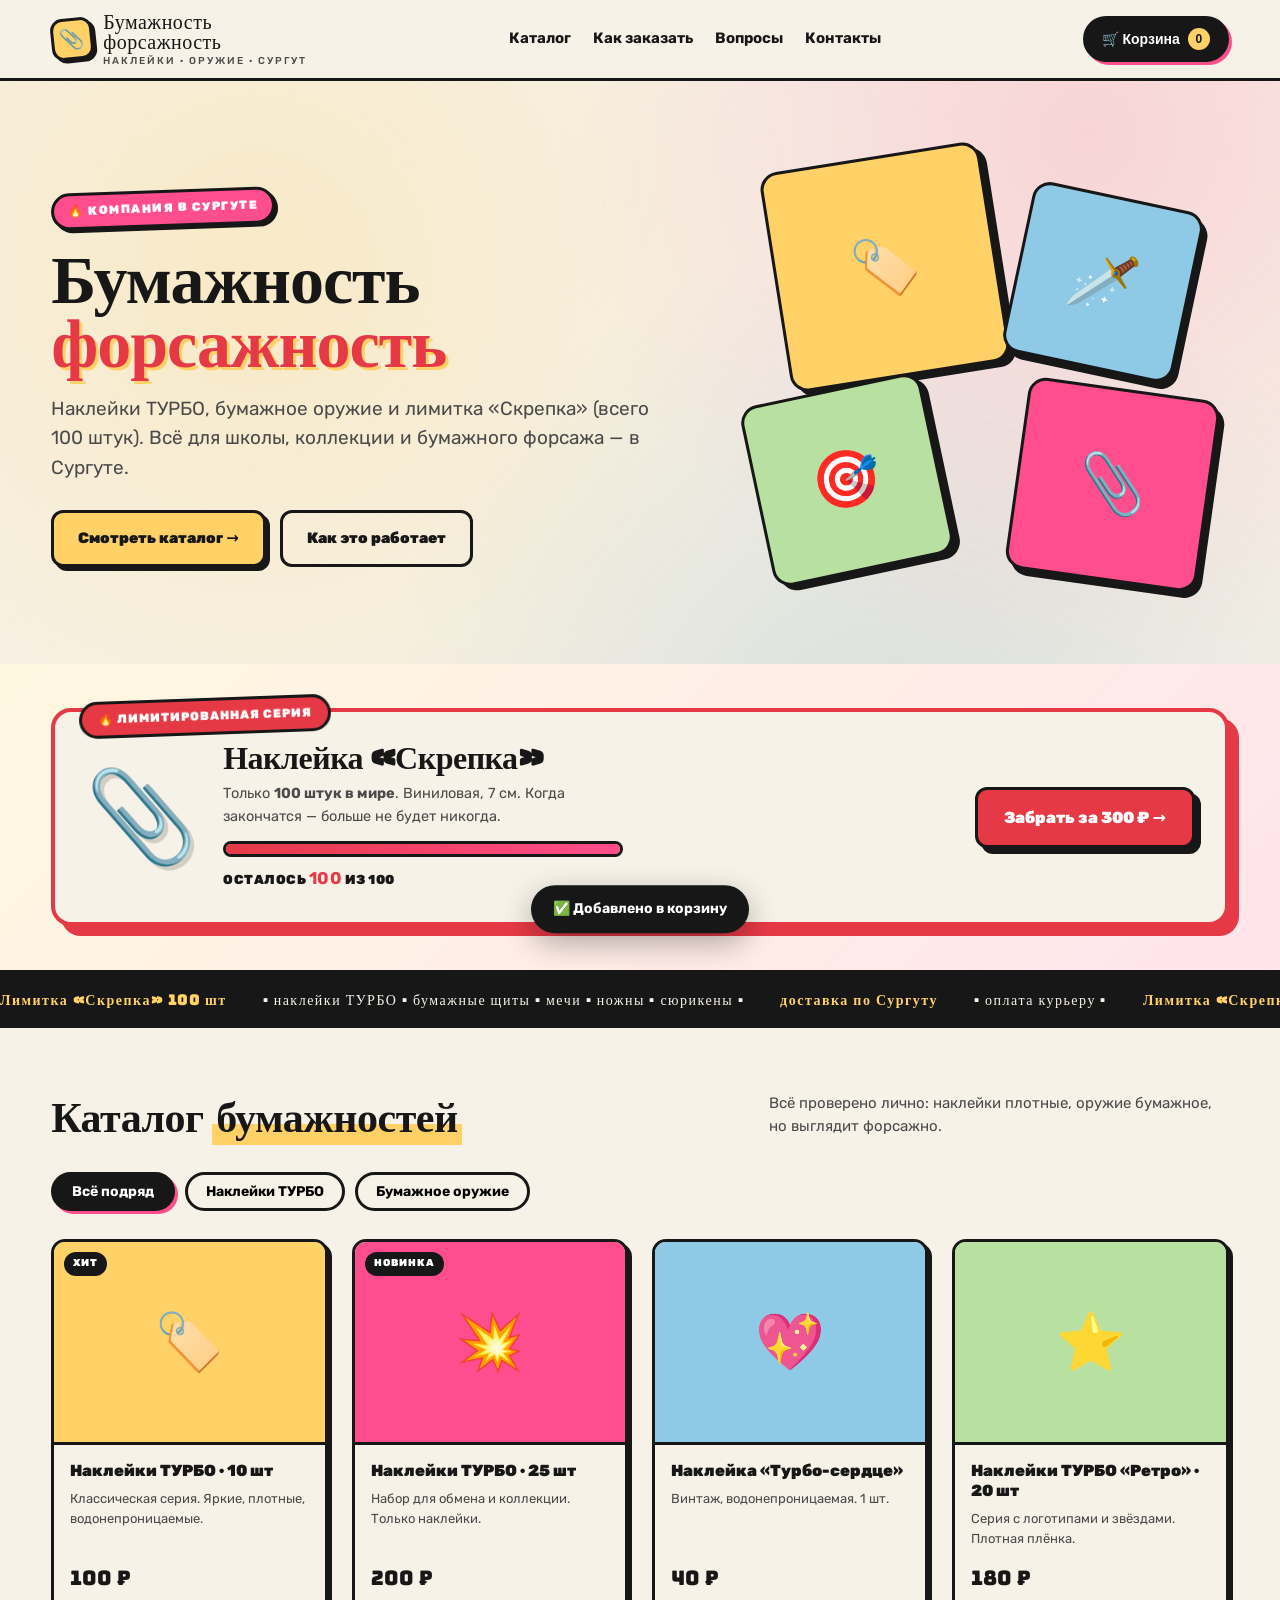
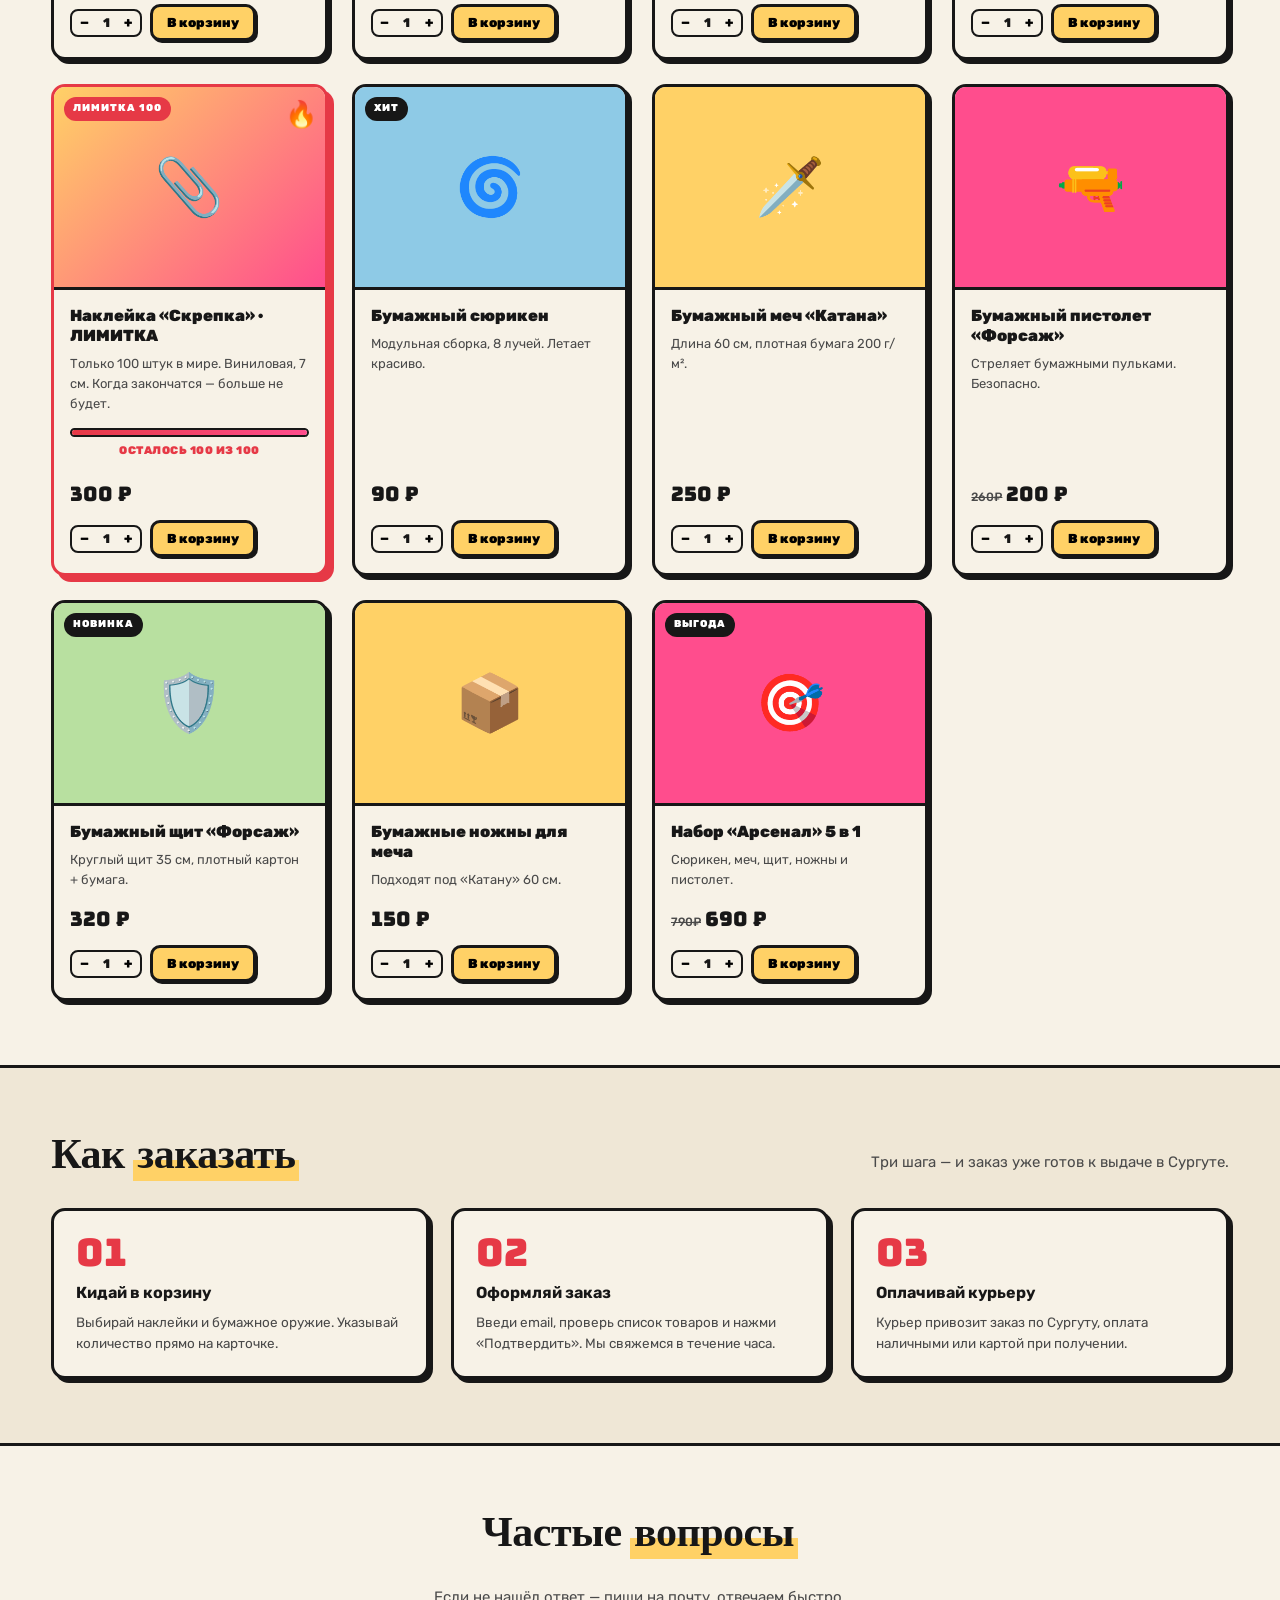
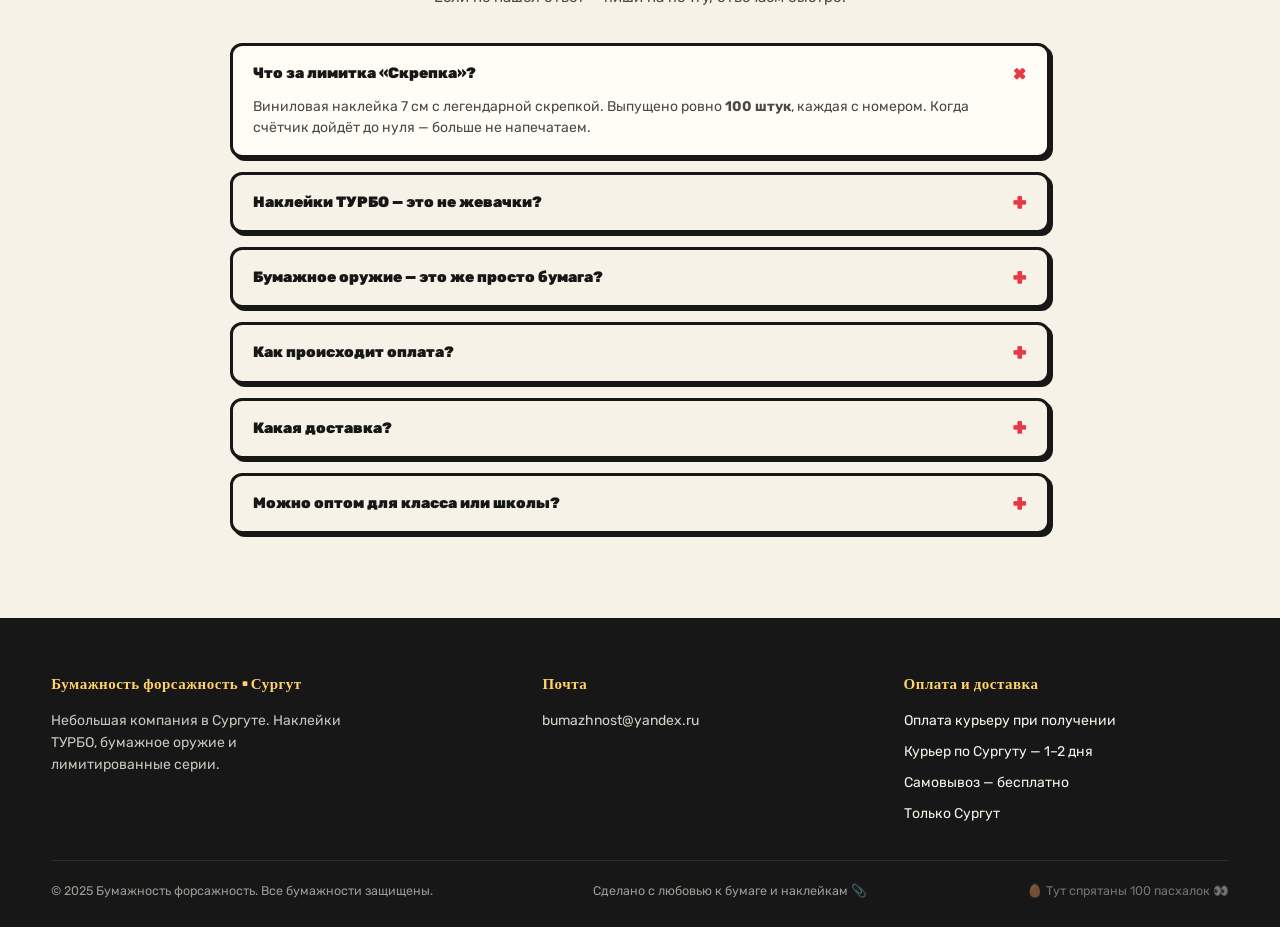
==== index.html @ b64a2453 "Add files via upload" ====
<!DOCTYPE html>
<html lang="ru">
<head>
<meta charset="UTF-8">
<meta name="viewport" content="width=device-width, initial-scale=1.0">
<title>Бумажность форсажность — наклейки ТУРБО и бумажное оружие в Сургуте</title>
<link rel="preconnect" href="https://fonts.googleapis.com">
<link rel="preconnect" href="https://fonts.gstatic.com" crossorigin>
<link href="https://fonts.googleapis.com/css2?family=Bungee&family=Rubik:wght@400;500;700;900&display=swap" rel="stylesheet">
<link rel="stylesheet" href="style.css">
</head>
<body>

<header>
  <div class="wrap nav">
    <a href="#" class="logo">
      <span class="logo-badge">📎</span>
      <span>Бумажность<br>форсажность<small>наклейки · оружие · Сургут</small></span>
    </a>
    <nav class="links">
      <a href="#catalog">Каталог</a>
      <a href="#how">Как заказать</a>
      <a href="#faq">Вопросы</a>
      <a href="#contacts">Контакты</a>
    </nav>
    <button class="cart-btn" id="openCart">🛒 Корзина <span class="cart-count" id="cartCount">0</span></button>
  </div>
</header>

<section class="hero">
  <div class="wrap hero-grid">
    <div>
      <div class="kicker">🔥 Компания в Сургуте</div>
      <h1>Бумажность<br><em>форсажность</em></h1>
      <p class="lead">
        Наклейки ТУРБО, бумажное оружие и лимитка «Скрепка» (всего <span id="heroLimit">100</span> штук).
        Всё для школы, коллекции и бумажного форсажа — в Сургуте.
      </p>
      <div class="hero-actions">
        <a href="#catalog" class="btn btn-main" id="btnCatalog">Смотреть каталог →</a>
        <a href="#how" class="btn btn-ghost" id="btnHow">Как это работает</a>
      </div>
    </div>
    <div class="hero-art" id="heroArt" aria-hidden="true">
      <div class="art-card art-1">🏷️</div>
      <div class="art-card art-2">📎</div>
      <div class="art-card art-3">🗡️</div>
      <div class="art-card art-4">🎯</div>
    </div>
  </div>
</section>

<section class="limited-banner" id="limited">
  <div class="wrap">
    <div class="limited-card" id="limitedCard">
      <div class="limited-badge">🔥 ЛИМИТИРОВАННАЯ СЕРИЯ</div>
      <div class="limited-visual">📎</div>
      <div class="limited-info">
        <h2>Наклейка «Скрепка»</h2>
        <p>Только <strong><span id="heroLimitText">100</span> штук в мире</strong>. Виниловая, 7 см. Когда закончатся — больше не будет никогда.</p>
        <div class="limited-progress"><div class="limited-bar" id="limitedBar"></div></div>
        <div class="limited-text">Осталось <strong id="limitedLeft">100</strong> из <span id="limitedMaxText">100</span></div>
      </div>
      <button class="btn limited-cta" id="limitedBuy">Забрать за 300 ₽ →</button>
    </div>
  </div>
</section>

<div class="marquee" id="marquee" aria-hidden="true">
  <div class="marquee-track" id="marqueeTrack">
    <span>
      <b>Лимитка «Скрепка» 100 шт</b> · наклейки ТУРБО · бумажные щиты · мечи · ножны · сюрикены · <b>доставка по Сургуту</b> · оплата курьеру · <b>Лимитка «Скрепка» 100 шт</b> · наклейки ТУРБО · бумажные щиты · мечи · ножны · сюрикены · <b>доставка по Сургуту</b> · оплата курьеру ·
    </span>
    <span>
      <b>Лимитка «Скрепка» 100 шт</b> · наклейки ТУРБО · бумажные щиты · мечи · ножны · сюрикены · <b>доставка по Сургуту</b> · оплата курьеру · <b>Лимитка «Скрепка» 100 шт</b> · наклейки ТУРБО · бумажные щиты · мечи · ножны · сюрикены · <b>доставка по Сургуту</b> · оплата курьеру ·
    </span>
  </div>
</div>

<section id="catalog">
  <div class="wrap">
    <div class="sec-head">
      <div><h2>Каталог <span class="accent">бумажностей</span></h2></div>
      <p>Всё проверено лично: наклейки плотные, оружие бумажное, но выглядит форсажно.</p>
    </div>
    <div class="filters" id="filters">
      <button class="chip active" data-filter="all">Всё подряд</button>
      <button class="chip" data-filter="sticker">Наклейки ТУРБО</button>
      <button class="chip" data-filter="weapon">Бумажное оружие</button>
    </div>
    <div class="grid" id="products"></div>
  </div>
</section>

<section id="how" style="background:var(--paper-2);border-block:3px solid var(--line)">
  <div class="wrap">
    <div class="sec-head">
      <h2>Как <span class="accent">заказать</span></h2>
      <p>Три шага — и заказ уже готов к выдаче в Сургуте.</p>
    </div>
    <div class="steps">
      <div class="step">
        <div class="step-num" id="step1">01</div>
        <h3>Кидай в корзину</h3>
        <p>Выбирай наклейки и бумажное оружие. Указывай количество прямо на карточке.</p>
      </div>
      <div class="step">
        <div class="step-num" id="step2">02</div>
        <h3>Оформляй заказ</h3>
        <p>Введи email, проверь список товаров и нажми «Подтвердить». Мы свяжемся в течение часа.</p>
      </div>
      <div class="step">
        <div class="step-num" id="step3">03</div>
        <h3>Оплачивай курьеру</h3>
        <p>Курьер привозит заказ по Сургуту, оплата наличными или картой при получении.</p>
      </div>
    </div>
  </div>
</section>

<section id="faq">
  <div class="wrap">
    <div class="sec-head" style="justify-content:center;text-align:center;flex-direction:column;align-items:center">
      <h2>Частые <span class="accent">вопросы</span></h2>
      <p style="margin-top:10px">Если не нашёл ответ — пиши на почту, отвечаем быстро.</p>
    </div>
    <div class="faq">
      <details open>
        <summary>Что за лимитка «Скрепка»?</summary>
        <p>Виниловая наклейка 7 см с легендарной скрепкой. Выпущено ровно <strong><span id="faqLimit">100</span> штук</strong>, каждая с номером. Когда счётчик дойдёт до нуля — больше не напечатаем.</p>
      </details>
      <details>
        <summary>Наклейки ТУРБО — это не жевачки?</summary>
        <p>Да, у нас именно наклейки ТУРБО: яркие, плотные, водонепроницаемые. Никаких жевачек — только наклейки и бумажные товары.</p>
      </details>
      <details>
        <summary>Бумажное оружие — это же просто бумага?</summary>
        <p>Почти. Используем плотную бумагу 160–200 г/м², модульную сборку и лёгкое ламинирование краёв. Оно не боевое, но в классе выглядит максимально форсажно.</p>
      </details>
      <details>
        <summary>Как происходит оплата?</summary>
        <p>Оплата курьеру при получении в Сургуте: наличными или картой. Онлайн-оплаты на сайте нет — сначала подтверждаем заказ, потом оплата.</p>
      </details>
      <details>
        <summary>Какая доставка?</summary>
        <p>Доставляем по Сургуту: курьер 1–2 дня, самовывоз — бесплатно. По почте не отправляем.</p>
      </details>
      <details>
        <summary>Можно оптом для класса или школы?</summary>
        <p>Да! Для школ и классов Сургута: от 20 наборов — скидка 15%, от 50 — 25% и бесплатная доставка по городу. Напиши на почту с пометкой «опт».</p>
      </details>
    </div>
  </div>
</section>

<footer id="contacts">
  <div class="wrap">
    <div class="foot-grid">
      <div class="foot-about">
        <h4>Бумажность форсажность · Сургут</h4>
        <p>Небольшая компания в Сургуте. Наклейки ТУРБО, бумажное оружие и лимитированные серии.</p>
      </div>
      <div>
        <h4>Почта</h4>
        <div class="foot-list">
          <a href="mailto:bumazhnost@yandex.ru" id="footEmail">bumazhnost@yandex.ru</a>
        </div>
      </div>
      <div>
        <h4>Оплата и доставка</h4>
        <div class="foot-list">
          <span>Оплата курьеру при получении</span>
          <span>Курьер по Сургуту — 1–2 дня</span>
          <span>Самовывоз — бесплатно</span>
          <span>Только Сургут</span>
        </div>
      </div>
    </div>
    <div class="foot-bottom">
      <span id="footCopyright">© 2025 Бумажность форсажность. Все бумажности защищены.</span>
      <span>Сделано с любовью к бумаге и наклейкам 📎</span>
    </div>
  </div>
</footer>

<div class="overlay" id="overlay"></div>
<aside class="drawer" id="drawer" aria-label="Корзина">
  <div class="drawer-head">
    <h3>🛒 Корзина</h3>
    <button class="close-btn" id="closeCart" aria-label="Закрыть">✕</button>
  </div>
  <div class="drawer-body" id="cartBody"></div>
  <div class="drawer-foot">
    <div class="promo-row">
      <input type="text" id="promoInput" placeholder="Промокод" aria-label="Промокод">
      <button class="promo-btn" id="applyPromo">Применить</button>
    </div>
    <div class="promo-msg" id="promoMsg"></div>
    <div class="discount-row" id="discountRow" style="display:none">
      <span>Скидка:</span>
      <span id="discountSum">0 ₽</span>
    </div>
    <div class="total-row">
      <span>Итого:</span>
      <span class="sum" id="cartTotal" style="cursor:pointer">0 ₽</span>
    </div>
    <button class="btn btn-main checkout" id="checkoutBtn">Оформить заказ</button>
  </div>
</aside>

<div class="pay-modal" id="payModal" aria-label="Оформление заказа">
  <div class="pay-card">
    <div class="pay-head">
      <h3>📦 Оформление заказа</h3>
      <button class="close-btn" id="closePay" aria-label="Закрыть">✕</button>
    </div>
    <div class="pay-body" id="payBody">
      <div class="pay-summary" id="paySummary"></div>
      <div class="email-field">
        <label for="customerEmail">Ваш email</label>
        <input type="email" id="customerEmail" placeholder="you@example.com" autocomplete="email">
        <div class="hint">На него придёт подтверждение заказа и детали доставки.</div>
      </div>
      <div class="pay-label">Способ оплаты</div>
      <div class="pay-methods" id="payMethods">
        <label class="pay-opt selected" data-method="courier">
          <input type="radio" name="pay" value="courier" checked>
          <span class="opt-text">
            <strong>💵 Курьеру при получении</strong>
            <small>Курьер привезёт заказ по Сургуту. Оплата наличными или картой курьеру.</small>
          </span>
        </label>
      </div>
      <div class="pay-note" id="payNote">Наличными или картой курьеру в Сургуте при получении заказа.</div>
    </div>
    <div class="pay-success" id="paySuccess">
      <div class="check">✓</div>
      <h4>Заказ оформлен</h4>
      <p id="paySuccessText"></p>
      <div class="mail-box" id="payMailBox">
        Напишите нам на <a href="mailto:bumazhnost@yandex.ru">bumazhnost@yandex.ru</a>, чтобы подтвердить заказ и согласовать доставку.
      </div>
      <button class="btn btn-main" id="payDoneBtn" style="justify-content:center">Отлично</button>
    </div>
    <div class="pay-foot" id="payFoot">
      <button class="btn btn-main pay-submit" id="payBtn">Подтвердить заказ</button>
    </div>
  </div>
</div>

<div class="toast" id="toast">✅ Добавлено в корзину</div>

<!-- ПОДКЛЮЧАЕМ ФАЙЛЫ -->
<script src="./data.js"></script>
<script src="./app.js"></script>

</body>
</html>
---- style.css ----
:root{--paper:#f7f2e7;--paper-2:#efe7d6;--ink:#171717;--ink-soft:#4a4a4a;--red:#e63946;--blue:#2f6f9f;--yellow:#ffd166;--pink:#ff4d8d;--green:#2a9d8f;--line:#171717;--radius:14px;--shadow:6px 6px 0 var(--ink);--shadow-sm:4px 4px 0 var(--ink)}
  *{box-sizing:border-box;margin:0;padding:0}html{scroll-behavior:smooth}
  body{font-family:'Rubik',system-ui,sans-serif;background:var(--paper);color:var(--ink);line-height:1.55;overflow-x:hidden}
  body::before{content:"";position:fixed;inset:0;pointer-events:none;z-index:0;background-image:radial-gradient(circle at 20% 30%, rgba(255,209,102,.25), transparent 45%),radial-gradient(circle at 85% 15%, rgba(255,77,141,.18), transparent 40%),radial-gradient(circle at 70% 85%, rgba(47,111,159,.15), transparent 45%)}
  .wrap{width:min(1180px,92vw);margin:0 auto;position:relative;z-index:1}a{color:inherit}img{max-width:100%;display:block}
  header{position:sticky;top:0;z-index:50;background:var(--paper);border-bottom:3px solid var(--line)}
  .nav{display:flex;align-items:center;justify-content:space-between;gap:16px;padding:12px 0}
  .logo{display:flex;align-items:center;gap:10px;font-family:'Bungee',cursive;font-size:clamp(14px,2.1vw,20px);line-height:1;text-decoration:none;letter-spacing:.5px}
  .logo-badge{display:grid;place-items:center;width:42px;height:42px;flex:0 0 42px;background:var(--yellow);border:3px solid var(--line);border-radius:12px;transform:rotate(-6deg);font-size:20px;box-shadow:3px 3px 0 var(--ink);transition:transform .2s}
  .logo span small{display:block;font-family:'Rubik';font-size:10px;font-weight:500;letter-spacing:2px;text-transform:uppercase;color:var(--ink-soft);margin-top:4px}
  nav.links{display:flex;gap:22px;font-weight:700;font-size:15px}
  nav.links a{text-decoration:none;position:relative;padding:4px 0}
  nav.links a::after{content:"";position:absolute;left:0;bottom:0;height:3px;width:0;background:var(--pink);transition:width .25s ease;border-radius:2px}
  nav.links a:hover::after{width:100%}
  .cart-btn{display:flex;align-items:center;gap:8px;background:var(--ink);color:#fff;border:3px solid var(--line);border-radius:999px;padding:9px 16px;font-weight:700;font-size:14px;cursor:pointer;box-shadow:3px 3px 0 var(--pink);transition:transform .15s, box-shadow .15s}
  .cart-btn:hover{transform:translate(-2px,-2px);box-shadow:5px 5px 0 var(--pink)}
  .cart-count{background:var(--yellow);color:var(--ink);border-radius:999px;min-width:22px;height:22px;display:grid;place-items:center;font-size:12px;font-weight:900;padding:0 5px;cursor:pointer}
  .hero{padding:56px 0 44px;position:relative}
  .hero-grid{display:grid;grid-template-columns:1.15fr .85fr;gap:40px;align-items:center}
  .kicker{display:inline-flex;align-items:center;gap:8px;background:var(--pink);color:#fff;border:3px solid var(--line);border-radius:999px;padding:6px 14px;font-weight:900;font-size:12px;letter-spacing:1.5px;text-transform:uppercase;transform:rotate(-2deg);box-shadow:3px 3px 0 var(--ink);margin-bottom:20px}
  h1{font-family:'Bungee',cursive;font-size:clamp(34px,6.2vw,68px);line-height:.95;letter-spacing:-1px;margin-bottom:18px;user-select:none}
  h1 em{font-style:normal;color:var(--red);text-shadow:3px 3px 0 var(--yellow)}
  .hero p.lead{font-size:clamp(15px,1.6vw,19px);color:var(--ink-soft);max-width:52ch;margin-bottom:28px}
  .hero-actions{display:flex;gap:14px;flex-wrap:wrap}
  .btn{display:inline-flex;align-items:center;gap:10px;border:3px solid var(--line);border-radius:12px;padding:14px 24px;font-weight:900;font-size:15px;cursor:pointer;text-decoration:none;transition:transform .15s, box-shadow .15s;font-family:inherit}
  .btn-main{background:var(--yellow);color:var(--ink);box-shadow:var(--shadow-sm)}
  .btn-main:hover{transform:translate(-2px,-2px);box-shadow:7px 7px 0 var(--ink)}
  .btn-ghost{background:transparent;color:var(--ink)}
  .btn-ghost:hover{background:var(--paper-2);transform:translate(-2px,-2px);box-shadow:var(--shadow-sm)}
  .hero-art{position:relative;aspect-ratio:1/1;display:grid;place-items:center}
  .art-card{position:absolute;border:3px solid var(--line);border-radius:18px;display:grid;place-items:center;font-size:clamp(34px,6vw,56px);box-shadow:var(--shadow);animation:float 5s ease-in-out infinite}
  .art-1{width:46%;height:46%;background:var(--yellow);top:4%;left:6%;transform:rotate(-9deg)}
  .art-2{width:40%;height:40%;background:var(--pink);bottom:8%;right:4%;transform:rotate(8deg);animation-delay:.6s}
  .art-3{width:36%;height:36%;background:#8ecae6;top:12%;right:8%;transform:rotate(12deg);animation-delay:1.2s}
  .art-4{width:38%;height:38%;background:#b8e0a0;bottom:10%;left:2%;transform:rotate(-12deg);animation-delay:1.8s}
  @keyframes float{0%,100%{translate:0 0}50%{translate:0 -12px}}
  .marquee{background:var(--ink);color:var(--paper);border-block:3px solid var(--line);overflow:hidden;white-space:nowrap;padding:12px 0}
  .marquee-track{display:inline-flex;gap:36px;animation:scroll 26s linear infinite;font-family:'Bungee',cursive;font-size:14px;letter-spacing:1.5px}
  .marquee-track span{display:inline-flex;gap:36px}
  .marquee-track b{color:var(--yellow)}
  @keyframes scroll{from{transform:translateX(0)}to{transform:translateX(-50%)}}
  .limited-banner{padding:44px 0;background:linear-gradient(135deg,#fff8e1 0%,#ffe4ec 100%);border-bottom:3px solid var(--line);position:relative;overflow:hidden}
  .limited-card{background:var(--paper);border:4px solid var(--red);border-radius:20px;padding:30px;box-shadow:10px 10px 0 var(--red);display:grid;grid-template-columns:auto 1fr auto;gap:26px;align-items:center;position:relative}
  .limited-badge{position:absolute;top:-14px;left:24px;background:var(--red);color:#fff;padding:6px 16px;border:3px solid var(--line);border-radius:999px;font-weight:900;font-size:12px;letter-spacing:1px;transform:rotate(-2deg)}
  .limited-visual{font-size:90px;line-height:1;animation:pulseFire 1.5s ease-in-out infinite;filter:drop-shadow(4px 4px 0 rgba(0,0,0,.15))}
  @keyframes pulseFire{0%,100%{transform:scale(1) rotate(-6deg)}50%{transform:scale(1.15) rotate(6deg)}}
  .limited-info h2{font-family:'Bungee',cursive;font-size:clamp(22px,3.4vw,32px);margin-bottom:8px;line-height:1;letter-spacing:-.5px}
  .limited-info p{color:var(--ink-soft);font-size:14.5px;margin-bottom:14px;max-width:44ch}
  .limited-progress{background:#eee;height:16px;border:3px solid var(--line);border-radius:99px;overflow:hidden;margin-bottom:8px;max-width:400px}
  .limited-bar{height:100%;background:linear-gradient(90deg,var(--red),var(--pink),var(--red));background-size:200% 100%;animation:shine 2s linear infinite;transition:width .4s;width:100%}
  @keyframes shine{0%{background-position:0 0}100%{background-position:200% 0}}
  .limited-text{font-size:13px;font-weight:900;text-transform:uppercase;letter-spacing:.5px}
  .limited-text strong{color:var(--red);font-size:17px}
  .limited-cta{white-space:nowrap;background:var(--red)!important;color:#fff!important;font-size:16px;padding:18px 26px!important;box-shadow:6px 6px 0 var(--ink)!important}
  .limited-cta:hover{transform:translate(-2px,-2px);box-shadow:8px 8px 0 var(--ink)!important}
  .limited-card.sold-out{opacity:.65;filter:grayscale(.5)}
  .limited-card.sold-out .limited-visual{animation:none}
  .limited-card.sold-out .limited-bar{background:#999;animation:none}
  .limited-card.sold-out .limited-cta{background:#777!important;cursor:not-allowed}
  .limited-card.sold-out .limited-cta:hover{transform:none;box-shadow:6px 6px 0 var(--ink)!important}
  section{padding:64px 0}
  .sec-head{display:flex;align-items:flex-end;justify-content:space-between;gap:24px;flex-wrap:wrap;margin-bottom:34px}
  h2{font-family:'Bungee',cursive;font-size:clamp(26px,4vw,42px);line-height:1;letter-spacing:-.5px}
  h2 .accent{background:linear-gradient(transparent 62%, var(--yellow) 62%);padding:0 4px}
  .sec-head p{color:var(--ink-soft);max-width:46ch;font-size:15px}
  .filters{display:flex;gap:10px;flex-wrap:wrap;margin-bottom:28px}
  .chip{border:3px solid var(--line);background:var(--paper);border-radius:999px;padding:8px 18px;font-weight:700;font-size:14px;cursor:pointer;font-family:inherit;transition:all .15s}
  .chip:hover{background:var(--paper-2)}
  .chip.active{background:var(--ink);color:#fff;box-shadow:3px 3px 0 var(--pink)}
  .grid{display:grid;grid-template-columns:repeat(auto-fill,minmax(250px,1fr));gap:24px}
  .card{background:var(--paper);border:3px solid var(--line);border-radius:var(--radius);overflow:hidden;display:flex;flex-direction:column;box-shadow:var(--shadow-sm);transition:transform .18s, box-shadow .18s}
  .card:hover{transform:translate(-3px,-3px);box-shadow:8px 8px 0 var(--ink)}
  .card-img{aspect-ratio:4/3;display:grid;place-items:center;font-size:56px;border-bottom:3px solid var(--line);position:relative;overflow:hidden}
  .card-tag{position:absolute;top:10px;left:10px;background:var(--ink);color:#fff;font-size:10px;font-weight:900;letter-spacing:1px;text-transform:uppercase;padding:4px 9px;border-radius:999px;z-index:2}
  .card-body{padding:16px;display:flex;flex-direction:column;gap:8px;flex:1}
  .card-title{font-weight:900;font-size:16px;line-height:1.25}
  .card-desc{font-size:13px;color:var(--ink-soft);flex:1}
  .card-foot{display:flex;align-items:center;justify-content:space-between;gap:10px;margin-top:6px;flex-wrap:wrap}
  .card-actions{display:flex;align-items:center;gap:8px;flex-wrap:wrap}
  .price{font-family:'Bungee',cursive;font-size:20px}
  .price s{font-family:'Rubik';font-size:12px;color:var(--ink-soft);font-weight:500;margin-right:4px}
  .add-btn{background:var(--yellow);border:3px solid var(--line);border-radius:10px;padding:8px 14px;font-weight:900;font-size:13px;cursor:pointer;font-family:inherit;transition:transform .12s, box-shadow .12s;box-shadow:2px 2px 0 var(--ink)}
  .add-btn:hover{transform:translate(-1px,-1px);box-shadow:4px 4px 0 var(--ink)}
  .add-btn:active{transform:translate(1px,1px);box-shadow:0 0 0 var(--ink)}
  .add-btn.sold-out{background:#ccc;cursor:not-allowed;opacity:.7}
  .add-btn.sold-out:hover{transform:none;box-shadow:2px 2px 0 var(--ink)}
  .card-limited{border-color:var(--red);box-shadow:6px 6px 0 var(--red);position:relative}
  .card-limited:hover{box-shadow:10px 10px 0 var(--red)}
  .card-limited::before{content:"🔥";position:absolute;top:8px;right:8px;font-size:26px;animation:pulseFire 1.5s ease-in-out infinite;z-index:3;pointer-events:none}
  .limited-mini{margin:6px 0}
  .lm-bar{width:100%;height:9px;background:#eee;border:2px solid var(--line);border-radius:99px;overflow:hidden;margin-bottom:5px}
  .lm-fill{height:100%;background:linear-gradient(90deg,var(--red),var(--pink));transition:width .4s}
  .lm-text{font-size:11px;font-weight:900;color:var(--red);text-transform:uppercase;letter-spacing:.5px;text-align:center}
  .prod-qty{display:flex;align-items:center;gap:2px;border:2px solid var(--line);border-radius:8px;padding:1px;background:var(--paper)}
  .pq-btn{width:22px;height:22px;border:none;background:transparent;cursor:pointer;font-weight:900;font-size:14px;border-radius:5px;display:grid;place-items:center;font-family:inherit}
  .pq-btn:hover{background:var(--paper-2)}
  .pq-val{min-width:18px;text-align:center;font-weight:900;font-size:12.5px}
  .steps{display:grid;grid-template-columns:repeat(auto-fit,minmax(210px,1fr));gap:22px}
  .step{background:var(--paper);border:3px solid var(--line);border-radius:var(--radius);padding:22px;position:relative;box-shadow:var(--shadow-sm)}
  .step-num{font-family:'Bungee',cursive;font-size:38px;line-height:1;color:var(--red);margin-bottom:10px}
  .step h3{font-size:16px;margin-bottom:6px}
  .step p{font-size:13.5px;color:var(--ink-soft)}
  .faq{max-width:820px;margin:0 auto;display:flex;flex-direction:column;gap:14px}
  details{background:var(--paper);border:3px solid var(--line);border-radius:12px;padding:16px 20px;box-shadow:3px 3px 0 var(--ink)}
  details[open]{background:#fffdf6}
  summary{cursor:pointer;font-weight:900;font-size:15px;list-style:none;display:flex;justify-content:space-between;gap:16px;align-items:center}
  summary::-webkit-details-marker{display:none}
  summary::after{content:"+";font-family:'Bungee',cursive;color:var(--red);font-size:20px;line-height:1;transition:transform .2s}
  details[open] summary::after{transform:rotate(45deg)}
  details p{margin-top:10px;font-size:14px;color:var(--ink-soft)}
  footer{background:var(--ink);color:var(--paper);border-top:3px solid var(--line);padding:52px 0 26px;margin-top:20px}
  .foot-grid{display:grid;grid-template-columns:1.4fr 1fr 1fr;gap:36px;margin-bottom:36px}
  footer h4{font-family:'Bungee',cursive;font-size:15px;margin-bottom:14px;color:var(--yellow);letter-spacing:.5px}
  footer a{color:var(--paper);text-decoration:none;opacity:.85;word-break:break-all}
  footer a:hover{opacity:1;color:var(--yellow)}
  .foot-list{display:flex;flex-direction:column;gap:9px;font-size:14px}
  .foot-about p{font-size:14px;opacity:.8;max-width:34ch;margin-top:12px}
  .foot-bottom{border-top:1px solid rgba(255,255,255,.15);padding-top:20px;display:flex;justify-content:space-between;gap:16px;flex-wrap:wrap;font-size:12.5px;opacity:.6;align-items:center}
  .foot-bottom span:first-child{cursor:pointer}
  .overlay{position:fixed;inset:0;background:rgba(0,0,0,.45);opacity:0;pointer-events:none;transition:opacity .25s;z-index:80}
  .overlay.show{opacity:1;pointer-events:auto}
  .drawer{position:fixed;top:0;right:0;height:100%;width:min(420px,100%);background:var(--paper);border-left:3px solid var(--line);z-index:90;display:flex;flex-direction:column;transform:translateX(105%);transition:transform .3s cubic-bezier(.4,0,.2,1)}
  .drawer.open{transform:translateX(0)}
  .drawer-head{padding:18px 20px;border-bottom:3px solid var(--line);display:flex;align-items:center;justify-content:space-between;background:var(--yellow)}
  .drawer-head h3{font-family:'Bungee',cursive;font-size:18px}
  .close-btn{background:var(--paper);border:3px solid var(--line);border-radius:10px;width:36px;height:36px;font-size:18px;font-weight:900;cursor:pointer;display:grid;place-items:center;font-family:inherit}
  .drawer-body{flex:1;overflow-y:auto;padding:16px 20px;display:flex;flex-direction:column;gap:14px}
  .cart-empty{text-align:center;color:var(--ink-soft);padding:50px 10px;font-size:14px}
  .cart-empty .big{font-size:48px;display:block;margin-bottom:12px}
  .cart-item{display:grid;grid-template-columns:54px 1fr auto;gap:12px;align-items:center;border:3px solid var(--line);border-radius:12px;padding:10px;background:#fffdf6}
  .cart-item .thumb{width:54px;height:54px;border:2px solid var(--line);border-radius:9px;display:grid;place-items:center;font-size:24px}
  .cart-item .name{font-size:13px;font-weight:700;line-height:1.25}
  .cart-item .sub{font-size:12px;color:var(--ink-soft);margin-top:2px}
  .qty{display:flex;align-items:center;gap:6px;margin-top:6px}
  .qty button{width:22px;height:22px;border:2px solid var(--line);background:var(--paper);border-radius:6px;cursor:pointer;font-weight:900;font-size:12px;line-height:1;display:grid;place-items:center;font-family:inherit}
  .qty span{font-size:12.5px;font-weight:900;min-width:18px;text-align:center}
  .remove{background:none;border:none;cursor:pointer;font-size:16px;opacity:.5;align-self:flex-start;font-family:inherit}
  .remove:hover{opacity:1}
  .drawer-foot{border-top:3px solid var(--line);padding:18px 20px;background:var(--paper-2)}
  .total-row{display:flex;justify-content:space-between;align-items:center;margin-bottom:14px;font-weight:900}
  .total-row .sum{font-family:'Bungee',cursive;font-size:24px}
  .checkout{width:100%;justify-content:center}
  .promo-row{display:flex;gap:8px;margin-bottom:8px}
  #promoInput{flex:1;border:3px solid var(--line);border-radius:10px;padding:9px 12px;font-family:inherit;font-size:13px;font-weight:600;background:var(--paper);color:var(--ink);min-width:0}
  .promo-btn{border:3px solid var(--line);border-radius:10px;padding:9px 14px;font-weight:900;font-size:13px;background:var(--yellow);cursor:pointer;font-family:inherit;box-shadow:2px 2px 0 var(--ink);transition:transform .12s, box-shadow .12s}
  .promo-btn:hover{transform:translate(-1px,-1px);box-shadow:4px 4px 0 var(--ink)}
  .promo-msg{font-size:12px;font-weight:700;min-height:18px;margin-bottom:8px}
  .promo-msg.ok{color:var(--green)}
  .promo-msg.err{color:var(--red)}
  .discount-row{display:flex;justify-content:space-between;font-size:13px;font-weight:700;color:var(--red);margin-bottom:6px}
  .pay-modal{position:fixed;inset:0;z-index:100;display:flex;align-items:center;justify-content:center;padding:16px;opacity:0;pointer-events:none;transition:opacity .25s}
  .pay-modal.open{opacity:1;pointer-events:auto}
  .pay-card{background:var(--paper);border:3px solid var(--line);border-radius:18px;width:min(520px,100%);max-height:92vh;overflow-y:auto;box-shadow:8px 8px 0 var(--ink);transform:translateY(16px) scale(.97);transition:transform .25s}
  .pay-modal.open .pay-card{transform:translateY(0) scale(1)}
  .pay-head{padding:16px 20px;border-bottom:3px solid var(--line);display:flex;align-items:center;justify-content:space-between;background:var(--yellow);position:sticky;top:0;z-index:2}
  .pay-head h3{font-family:'Bungee',cursive;font-size:17px}
  .pay-body{padding:20px;display:flex;flex-direction:column;gap:16px}
  .pay-summary{background:var(--paper-2);border:3px solid var(--line);border-radius:12px;padding:14px 16px;font-size:13.5px;font-weight:600;display:flex;flex-direction:column;gap:5px}
  .pay-summary .row{display:flex;justify-content:space-between}
  .pay-summary .disc{color:var(--red)}
  .pay-summary .total{border-top:2px dashed var(--ink);margin-top:6px;padding-top:8px;font-family:'Bungee',cursive;font-size:20px}
  .order-items{display:flex;flex-direction:column;gap:6px;margin-top:6px;border-top:2px dashed var(--ink);padding-top:8px;max-height:160px;overflow-y:auto}
  .order-item{display:flex;justify-content:space-between;font-size:12.5px;font-weight:500}
  .order-item .nm{color:var(--ink-soft)}
  .pay-label{font-weight:900;font-size:13px;letter-spacing:.5px;text-transform:uppercase;margin-bottom:2px}
  .pay-methods{display:flex;flex-direction:column;gap:9px}
  .pay-opt{display:flex;align-items:flex-start;gap:10px;border:3px solid var(--line);border-radius:11px;padding:11px 13px;background:var(--paper);cursor:pointer;font-size:14px;font-weight:600;transition:all .15s}
  .pay-opt:hover{background:#fffdf6}
  .pay-opt input{accent-color:var(--ink);width:16px;height:16px;cursor:pointer;flex:0 0 auto;margin-top:3px}
  .pay-opt.selected{background:var(--yellow);box-shadow:3px 3px 0 var(--ink);transform:translate(-1px,-1px)}
  .pay-opt .opt-text{display:flex;flex-direction:column;gap:3px}
  .pay-opt .opt-text strong{font-weight:900;font-size:14px}
  .pay-opt .opt-text small{font-weight:500;font-size:12.5px;color:var(--ink-soft);line-height:1.4}
  .pay-note{font-size:12.5px;color:var(--ink-soft);border-left:4px solid var(--yellow);padding:8px 12px;background:var(--paper-2);border-radius:0 8px 8px 0}
  .email-field{display:flex;flex-direction:column;gap:6px}
  .email-field label{font-weight:900;font-size:12px;text-transform:uppercase;letter-spacing:1px;color:var(--ink-soft)}
  .email-field input{border:3px solid var(--line);border-radius:10px;padding:10px 14px;font-family:inherit;font-size:14px;font-weight:600;background:var(--paper);color:var(--ink);width:100%}
  .email-field input:focus{outline:none;background:#fff}
  .email-field .hint{font-size:11.5px;color:var(--ink-soft);line-height:1.4}
  .pay-foot{padding:0 20px 20px}
  .pay-submit{width:100%;justify-content:center}
  .pay-success{text-align:center;padding:26px 16px;display:none;flex-direction:column;align-items:center;gap:12px}
  .pay-success.show{display:flex}
  .pay-success .check{width:64px;height:64px;border-radius:50%;background:var(--green);color:#fff;display:grid;place-items:center;font-size:32px;border:3px solid var(--line);box-shadow:4px 4px 0 var(--ink)}
  .pay-success h4{font-family:'Bungee',cursive;font-size:20px}
  .pay-success p{font-size:13.5px;color:var(--ink-soft);max-width:40ch}
  .pay-success .mail-box{background:var(--paper-2);border:3px solid var(--line);border-radius:12px;padding:12px 16px;width:100%;max-width:360px;text-align:left;font-size:13px;font-weight:600;display:flex;flex-direction:column;gap:4px}
  .pay-success .mail-box a{color:var(--ink);text-decoration:underline;font-weight:900;word-break:break-all}
  .toast{position:fixed;bottom:24px;left:50%;translate:-50% 120%;background:var(--ink);color:#fff;padding:13px 22px;border-radius:999px;font-weight:700;font-size:14px;z-index:120;box-shadow:0 10px 30px rgba(0,0,0,.3);transition:translate .3s cubic-bezier(.4,0,.2,1);display:flex;align-items:center;gap:9px}
  .toast.show{translate:-50% 0}
  @keyframes paperFall{0%{transform:translateY(0) rotate(0deg);opacity:1}100%{transform:translateY(110vh) rotate(720deg);opacity:0}}
  @keyframes confettiFall{0%{transform:translateY(0) rotate(0deg);opacity:1}100%{transform:translateY(110vh) rotate(720deg);opacity:0}}
  @keyframes planeFly{0%{transform:translateX(0) rotate(-10deg);opacity:1}100%{transform:translateX(calc(100vw + 200px)) rotate(15deg);opacity:.6}}
  @keyframes shakeAnim{0%,100%{transform:translateX(0)}20%{transform:translateX(-10px) rotate(-1deg)}40%{transform:translateX(10px) rotate(1deg)}60%{transform:translateX(-8px)}80%{transform:translateX(8px)}}
  body.shake{animation:shakeAnim .5s ease-in-out}
  @keyframes flashYellow{0%,100%{filter:none}50%{filter:brightness(1.35) saturate(1.6) hue-rotate(30deg)}}
  body.flash-yellow{animation:flashYellow .8s ease}
  .egg-list{display:grid;grid-template-columns:1fr 1fr;gap:8px;font-size:12px;max-height:60vh;overflow-y:auto;padding-right:10px;text-align:left;margin-top:15px}
  .egg-item{padding:4px 8px;border-radius:6px;background:#eee;color:#888;display:flex;gap:8px;align-items:center}
  .egg-item.found{background:#d4edda;color:#155724;font-weight:bold}
  .egg-item span{font-family:monospace;opacity:.6;font-size:11px}
  @media (max-width:900px){.hero-grid{grid-template-columns:1fr;gap:24px}.hero-art{max-width:420px;margin:0 auto;width:100%}nav.links{display:none}.foot-grid{grid-template-columns:1fr 1fr}.limited-card{grid-template-columns:1fr;text-align:center;gap:18px;padding:26px}.limited-visual{font-size:66px}.limited-info p{margin-inline:auto}.limited-progress{margin-inline:auto}.limited-cta{width:100%;justify-content:center}.limited-badge{left:50%;transform:translateX(-50%) rotate(-2deg)}.egg-list{grid-template-columns:1fr}}
  @media (max-width:560px){.logo span small{display:none}.nav{gap:10px}section{padding:44px 0}.hero{padding:34px 0 30px}.foot-grid{grid-template-columns:1fr;gap:26px}.card-img{font-size:44px}.btn{padding:12px 18px;font-size:14px}.card-foot{flex-direction:column;align-items:flex-start}.card-actions{width:100%;justify-content:space-between}}
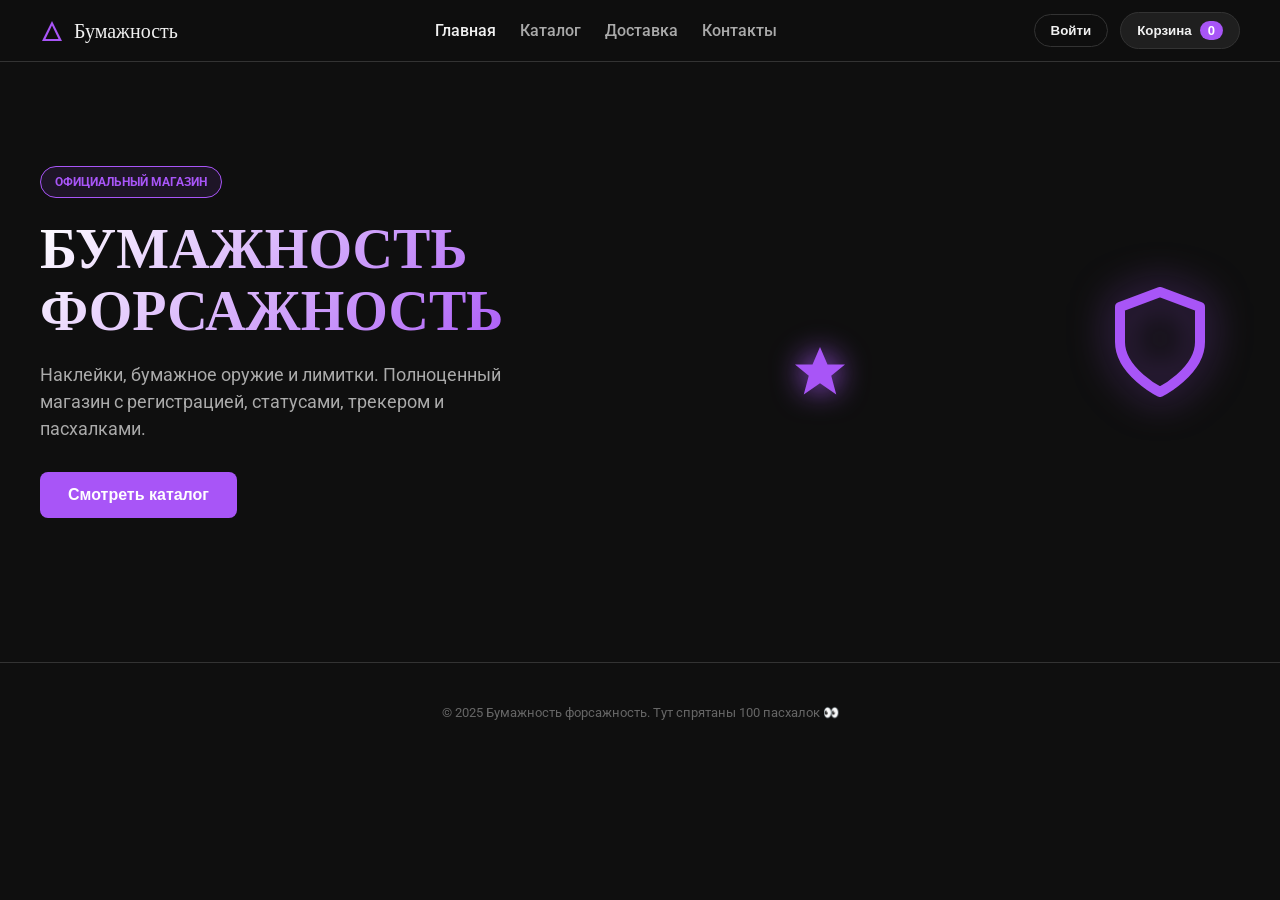
==== commit 2b731611: "Update index.html" ====
--- a/index.html
+++ b/index.html
@@ -3,256 +3,670 @@
 <head>
 <meta charset="UTF-8">
 <meta name="viewport" content="width=device-width, initial-scale=1.0">
-<title>Бумажность форсажность — наклейки ТУРБО и бумажное оружие в Сургуте</title>
+<title>Бумажность форсажность — Официальный магазин</title>
 <link rel="preconnect" href="https://fonts.googleapis.com">
 <link rel="preconnect" href="https://fonts.gstatic.com" crossorigin>
-<link href="https://fonts.googleapis.com/css2?family=Bungee&family=Rubik:wght@400;500;700;900&display=swap" rel="stylesheet">
-<link rel="stylesheet" href="style.css">
+<link href="https://fonts.googleapis.com/css2?family=Bungee&family=Roboto:wght@400;500;700;900&display=swap" rel="stylesheet">
+<style>
+  :root {
+    --bg: #0f0f0f; --surface: #1f1f1f; --surface-hover: #2f2f2f;
+    --text: #f1f1f1; --text-muted: #aaaaaa; --purple: #a855f7;
+    --purple-dark: #7e22ce; --green: #2a9d8f; --red: #e63946; --yellow: #ffd166;
+    --border: #333;
+  }
+  * { box-sizing: border-box; margin: 0; padding: 0; }
+  body { font-family: 'Roboto', sans-serif; background: var(--bg); color: var(--text); line-height: 1.5; overflow-x: hidden; }
+  ::-webkit-scrollbar { width: 8px; }
+  ::-webkit-scrollbar-track { background: var(--bg); }
+  ::-webkit-scrollbar-thumb { background: #333; border-radius: 4px; }
+  .wrap { width: min(1200px, 94vw); margin: 0 auto; }
+  a { color: inherit; text-decoration: none; cursor: pointer; }
+
+  header { position: sticky; top: 0; z-index: 100; background: rgba(15,15,15,0.95); backdrop-filter: blur(10px); border-bottom: 1px solid var(--border); padding: 12px 0; }
+  .nav { display: flex; align-items: center; justify-content: space-between; }
+  .logo { display: flex; align-items: center; gap: 10px; font-family: 'Bungee', cursive; font-size: 20px; }
+  .logo-icon { width: 24px; height: 24px; fill: var(--purple); }
+  .nav-links { display: flex; gap: 24px; font-weight: 500; color: var(--text-muted); }
+  .nav-links a:hover, .nav-links a.active { color: var(--text); }
+  
+  .nav-actions { display: flex; gap: 12px; align-items: center; }
+  .auth-btn { background: transparent; border: 1px solid var(--border); color: var(--text); padding: 8px 16px; border-radius: 20px; font-weight: 700; cursor: pointer; transition: 0.2s; }
+  .auth-btn:hover { background: var(--surface); border-color: var(--purple); }
+  .auth-btn.logged-in { background: var(--purple); border-color: var(--purple); }
+  .cart-btn { background: var(--surface); border: 1px solid var(--border); color: var(--text); padding: 8px 16px; border-radius: 20px; font-weight: 700; cursor: pointer; display: flex; align-items: center; gap: 8px; }
+  .cart-btn:hover { background: var(--surface-hover); }
+  .cart-count { background: var(--purple); color: #fff; padding: 2px 8px; border-radius: 10px; font-size: 13px; }
+
+  .page { display: none; animation: fadeIn 0.3s ease; }
+  .page.active { display: block; }
+  @keyframes fadeIn { from { opacity: 0; transform: translateY(10px); } to { opacity: 1; transform: translateY(0); } }
+
+  .hero { position: relative; padding: 80px 0; display: flex; align-items: center; justify-content: space-between; min-height: 60vh; }
+  .hero-text { flex: 1; z-index: 2; max-width: 500px; }
+  .hero-badge { display: inline-block; background: rgba(168,85,247,0.1); color: var(--purple); padding: 6px 14px; border-radius: 20px; font-weight: 700; font-size: 12px; border: 1px solid var(--purple); margin-bottom: 20px; }
+  .hero h1 { font-family: 'Bungee', cursive; font-size: 56px; line-height: 1.1; margin-bottom: 20px; background: linear-gradient(135deg, #fff, var(--purple)); -webkit-background-clip: text; -webkit-text-fill-color: transparent; }
+  .hero p { color: var(--text-muted); font-size: 18px; margin-bottom: 30px; }
+  .btn-main { background: var(--purple); color: #fff; padding: 14px 28px; border-radius: 8px; font-weight: 700; font-size: 16px; border: none; cursor: pointer; transition: 0.2s; }
+  .btn-main:hover { background: var(--purple-dark); transform: translateY(-2px); }
+
+  .scene-3d { position: relative; width: 400px; height: 400px; perspective: 1000px; }
+  .shuriken { position: absolute; top: 50%; left: -50px; width: 60px; height: 60px; transform-origin: center; filter: drop-shadow(0 0 15px var(--purple)); animation: flyAndHit 4s infinite cubic-bezier(0.4,0,0.2,1); }
+  .shield { position: absolute; top: 50%; right: 20px; width: 120px; height: 120px; transform: translateY(-50%); filter: drop-shadow(0 0 20px rgba(168,85,247,0.6)); animation: shieldReaction 4s infinite cubic-bezier(0.4,0,0.2,1); }
+  .echo-wave { position: absolute; top: 50%; right: 80px; width: 10px; height: 10px; border-radius: 50%; border: 3px solid var(--purple); transform: translateY(-50%) scale(0); opacity: 0; animation: echoEffect 4s infinite cubic-bezier(0.4,0,0.2,1); }
+  @keyframes flyAndHit { 0% { transform: translateY(-50%) rotateZ(0) translateX(0); opacity: 1; } 40% { transform: translateY(-50%) rotateZ(1080deg) translateX(350px); opacity: 1; } 50% { transform: translateY(-50%) rotateZ(1440deg) translateX(280px) scale(0.8); opacity: 0; } 100% { opacity: 0; } }
+  @keyframes shieldReaction { 0%,40% { transform: translateY(-50%) rotateY(0) scale(1); } 45% { transform: translateY(-50%) rotateY(30deg) scale(1.1); } 50% { transform: translateY(-50%) rotateY(-10deg) scale(0.95); } 55%,100% { transform: translateY(-50%) rotateY(0) scale(1); } }
+  @keyframes echoEffect { 0%,45% { transform: translateY(-50%) scale(0); opacity: 0; } 50% { transform: translateY(-50%) scale(1); opacity: 1; } 100% { transform: translateY(-50%) scale(15); opacity: 0; } }
+
+  .section-title { font-family: 'Bungee', cursive; font-size: 32px; margin-bottom: 24px; margin-top: 40px; }
+  .section-title span { color: var(--purple); }
+  .products-grid { display: grid; grid-template-columns: repeat(auto-fill, minmax(240px, 1fr)); gap: 20px; margin-bottom: 60px; }
+  .card { background: var(--surface); border-radius: 12px; overflow: hidden; position: relative; border: 1px solid var(--border); transition: 0.2s; }
+  .card:hover { transform: translateY(-4px); border-color: var(--purple); }
+  .card-img { height: 160px; display: grid; place-items: center; font-size: 60px; }
+  .card-tag { position: absolute; top: 10px; left: 10px; background: var(--purple); color: #fff; font-size: 10px; font-weight: 900; padding: 4px 10px; border-radius: 4px; }
+  .status-badge { position: absolute; top: 10px; right: 10px; font-size: 10px; font-weight: 700; padding: 4px 10px; border-radius: 4px; text-transform: uppercase; }
+  .status-instock { background: rgba(42,157,143,0.2); color: var(--green); border: 1px solid var(--green); }
+  .status-preorder { background: rgba(255,209,102,0.2); color: var(--yellow); border: 1px solid var(--yellow); }
+  .status-outstock { background: rgba(230,57,70,0.2); color: var(--red); border: 1px solid var(--red); }
+  .status-rare { background: rgba(168,85,247,0.2); color: var(--purple); border: 1px solid var(--purple); animation: pulseRare 2s infinite; }
+  @keyframes pulseRare { 0%,100% { box-shadow: 0 0 0px var(--purple); } 50% { box-shadow: 0 0 10px var(--purple); } }
+  .card-body { padding: 16px; }
+  .card-title { font-weight: 700; font-size: 16px; margin-bottom: 6px; }
+  .card-desc { font-size: 13px; color: var(--text-muted); margin-bottom: 16px; }
+  .card-footer { display: flex; align-items: center; justify-content: space-between; }
+  .price { font-size: 18px; font-weight: 900; color: var(--purple); }
+  .add-btn { background: #333; color: #fff; border: none; padding: 8px 14px; border-radius: 6px; font-weight: 700; cursor: pointer; transition: 0.2s; }
+  .add-btn:hover:not(:disabled) { background: var(--purple); }
+  .add-btn:disabled { opacity: 0.5; cursor: not-allowed; }
+
+  .static-page { padding: 40px 0; max-width: 800px; margin: 0 auto; }
+  .static-page h2 { font-family: 'Bungee', cursive; font-size: 36px; margin-bottom: 24px; color: var(--purple); }
+
+  .overlay { position: fixed; inset: 0; background: rgba(0,0,0,0.8); z-index: 200; opacity: 0; pointer-events: none; transition: 0.3s; }
+  .overlay.show { opacity: 1; pointer-events: auto; }
+  .drawer { position: fixed; top: 0; right: -400px; width: 100%; max-width: 400px; height: 100%; background: var(--surface); z-index: 201; display: flex; flex-direction: column; transition: right 0.3s; border-left: 1px solid var(--border); }
+  .drawer.open { right: 0; }
+  .drawer-head { padding: 20px; border-bottom: 1px solid var(--border); display: flex; justify-content: space-between; align-items: center; }
+  .close-btn { background: none; border: none; color: #fff; font-size: 24px; cursor: pointer; }
+  .drawer-body { flex: 1; overflow-y: auto; padding: 20px; display: flex; flex-direction: column; gap: 16px; }
+  .cart-item { display: flex; gap: 12px; align-items: center; border-bottom: 1px solid var(--border); padding-bottom: 12px; }
+  .cart-item-img { width: 50px; height: 50px; border-radius: 8px; display: grid; place-items: center; font-size: 24px; }
+  .cart-item-info { flex: 1; }
+  .cart-item-info h4 { font-size: 14px; margin-bottom: 4px; }
+  .cart-qty { display: flex; align-items: center; gap: 8px; margin-top: 6px; }
+  .cart-qty button { background: #333; border: none; color: #fff; width: 24px; height: 24px; border-radius: 4px; cursor: pointer; }
+  .drawer-foot { padding: 20px; border-top: 1px solid var(--border); }
+  .total-row { display: flex; justify-content: space-between; font-weight: 900; font-size: 18px; margin-bottom: 16px; }
+  .promo-row { display: flex; gap: 8px; margin-bottom: 16px; }
+  .promo-row input { flex: 1; padding: 10px; background: var(--bg); border: 1px solid #444; color: #fff; border-radius: 6px; }
+  .promo-row button { background: #333; border: none; color: #fff; padding: 0 16px; border-radius: 6px; cursor: pointer; font-weight: 700; }
+  .discount-row { display: flex; justify-content: space-between; color: var(--green); font-weight: 700; margin-bottom: 8px; font-size: 14px; }
+  .checkout-btn { width: 100%; background: var(--purple); color: #fff; border: none; padding: 14px; border-radius: 8px; font-weight: 700; cursor: pointer; }
+
+  .modal { position: fixed; inset: 0; z-index: 300; display: flex; align-items: center; justify-content: center; background: rgba(0,0,0,0.9); opacity: 0; pointer-events: none; transition: 0.3s; }
+  .modal.open { opacity: 1; pointer-events: auto; }
+  .modal-content { background: var(--surface); padding: 30px; border-radius: 12px; width: 90%; max-width: 400px; border: 1px solid var(--border); }
+  .modal-content h3 { margin-bottom: 16px; font-family: 'Bungee', cursive; }
+  .modal-content input { width: 100%; padding: 12px; background: var(--bg); border: 1px solid #444; color: #fff; border-radius: 8px; margin-bottom: 12px; }
+  .modal-content button { width: 100%; background: var(--purple); color: #fff; border: none; padding: 12px; border-radius: 8px; font-weight: 700; cursor: pointer; margin-bottom: 10px; }
+  .modal-content .switch-mode { font-size: 13px; color: var(--text-muted); text-align: center; cursor: pointer; }
+
+  .toast { position: fixed; bottom: 24px; left: 50%; transform: translate(-50%, 100px); background: var(--purple); color: #fff; padding: 12px 24px; border-radius: 30px; font-weight: 700; z-index: 999; transition: 0.3s; }
+  .toast.show { transform: translate(-50%, 0); }
+
+  @keyframes paperFall { 0% { transform: translateY(0) rotate(0deg); opacity: 1; } 100% { transform: translateY(110vh) rotate(720deg); opacity: 0; } }
+  @keyframes confettiFall { 0% { transform: translateY(0) rotate(0deg); opacity: 1; } 100% { transform: translateY(110vh) rotate(720deg); opacity: 0; } }
+  @keyframes planeFly { 0% { transform: translateX(0) rotate(-10deg); opacity: 1; } 100% { transform: translateX(calc(100vw + 200px)) rotate(15deg); opacity: 0.6; } }
+  @keyframes shakeAnim { 0%, 100% { transform: translateX(0); } 20%, 60% { transform: translateX(-10px) rotate(-1deg); } 40%, 80% { transform: translateX(10px) rotate(1deg); } }
+  body.shake { animation: shakeAnim 0.5s ease-in-out; }
+  .egg-list { display: grid; grid-template-columns: 1fr 1fr; gap: 8px; font-size: 12px; max-height: 50vh; overflow-y: auto; padding-right: 10px; text-align: left; margin-top: 15px; }
+  .egg-item { padding: 6px; border-radius: 6px; background: #2a2a2a; color: #888; display: flex; gap: 8px; align-items: center; }
+  .egg-item.found { background: rgba(42,157,143,0.2); color: var(--green); font-weight: bold; border: 1px solid var(--green); }
+  .egg-item span { font-family: monospace; opacity: 0.6; font-size: 11px; }
+
+  .timeline { display: flex; flex-direction: column; gap: 20px; position: relative; padding-left: 20px; border-left: 2px solid #333; margin-top: 20px; }
+  .step { position: relative; padding-left: 20px; }
+  .step::before { content: ''; position: absolute; left: -31px; top: 0; width: 20px; height: 20px; border-radius: 50%; background: #333; border: 3px solid var(--surface); }
+  .step.active::before { background: var(--purple); box-shadow: 0 0 10px var(--purple); }
+  .step.done::before { background: var(--green); }
+  .step-title { font-weight: 700; font-size: 16px; margin-bottom: 4px; }
+  .step.active .step-title { color: var(--purple); }
+  .step.done .step-title { color: var(--green); }
+  .step-desc { font-size: 13px; color: var(--text-muted); }
+  .qr-box { margin-top: 30px; text-align: center; background: #fff; padding: 20px; border-radius: 12px; display: none; }
+  .qr-box img { width: 150px; height: 150px; margin-bottom: 10px; }
+  .qr-box p { color: #000; font-weight: 700; }
+
+  footer { text-align: center; padding: 40px 20px; color: #666; font-size: 13px; border-top: 1px solid var(--border); margin-top: 40px; }
+  footer span { cursor: pointer; }
+</style>
 </head>
 <body>
 
 <header>
   <div class="wrap nav">
-    <a href="#" class="logo">
-      <span class="logo-badge">📎</span>
-      <span>Бумажность<br>форсажность<small>наклейки · оружие · Сургут</small></span>
-    </a>
-    <nav class="links">
-      <a href="#catalog">Каталог</a>
-      <a href="#how">Как заказать</a>
-      <a href="#faq">Вопросы</a>
-      <a href="#contacts">Контакты</a>
-    </nav>
-    <button class="cart-btn" id="openCart">🛒 Корзина <span class="cart-count" id="cartCount">0</span></button>
+    <div class="logo" onclick="navigate('home')">
+      <svg class="logo-icon" viewBox="0 0 24 24"><path d="M12 2L2 22h20L12 2zm0 4.5l6.5 13.5h-13L12 6.5z"/></svg>
+      <span>Бумажность</span>
+    </div>
+    <div class="nav-links">
+      <a onclick="navigate('home')" id="nav-home" class="active">Главная</a>
+      <a onclick="navigate('catalog')" id="nav-catalog">Каталог</a>
+      <a onclick="navigate('delivery')" id="nav-delivery">Доставка</a>
+      <a onclick="navigate('contacts')" id="nav-contacts">Контакты</a>
+    </div>
+    <div class="nav-actions">
+      <button class="auth-btn" id="authBtn" onclick="openAuth()">Войти</button>
+      <button class="cart-btn" id="openCart">Корзина <span class="cart-count" id="cartCount">0</span></button>
+    </div>
   </div>
 </header>
 
-<section class="hero">
-  <div class="wrap hero-grid">
-    <div>
-      <div class="kicker">🔥 Компания в Сургуте</div>
-      <h1>Бумажность<br><em>форсажность</em></h1>
-      <p class="lead">
-        Наклейки ТУРБО, бумажное оружие и лимитка «Скрепка» (всего <span id="heroLimit">100</span> штук).
-        Всё для школы, коллекции и бумажного форсажа — в Сургуте.
-      </p>
-      <div class="hero-actions">
-        <a href="#catalog" class="btn btn-main" id="btnCatalog">Смотреть каталог →</a>
-        <a href="#how" class="btn btn-ghost" id="btnHow">Как это работает</a>
+<main>
+  <section id="page-home" class="page active wrap">
+    <div class="hero">
+      <div class="hero-text">
+        <div class="hero-badge">ОФИЦИАЛЬНЫЙ МАГАЗИН</div>
+        <h1>БУМАЖНОСТЬ<br>ФОРСАЖНОСТЬ</h1>
+        <p>Наклейки, бумажное оружие и лимитки. Полноценный магазин с регистрацией, статусами, трекером и пасхалками.</p>
+        <button onclick="navigate('catalog')" class="btn-main">Смотреть каталог</button>
       </div>
-    </div>
-    <div class="hero-art" id="heroArt" aria-hidden="true">
-      <div class="art-card art-1">🏷️</div>
-      <div class="art-card art-2">📎</div>
-      <div class="art-card art-3">🗡️</div>
-      <div class="art-card art-4">🎯</div>
-    </div>
-  </div>
-</section>
-
-<section class="limited-banner" id="limited">
-  <div class="wrap">
-    <div class="limited-card" id="limitedCard">
-      <div class="limited-badge">🔥 ЛИМИТИРОВАННАЯ СЕРИЯ</div>
-      <div class="limited-visual">📎</div>
-      <div class="limited-info">
-        <h2>Наклейка «Скрепка»</h2>
-        <p>Только <strong><span id="heroLimitText">100</span> штук в мире</strong>. Виниловая, 7 см. Когда закончатся — больше не будет никогда.</p>
-        <div class="limited-progress"><div class="limited-bar" id="limitedBar"></div></div>
-        <div class="limited-text">Осталось <strong id="limitedLeft">100</strong> из <span id="limitedMaxText">100</span></div>
+      <div class="scene-3d">
+        <div class="echo-wave"></div>
+        <svg class="shield" viewBox="0 0 24 24" fill="none" stroke="var(--purple)" stroke-width="2" stroke-linecap="round" stroke-linejoin="round"><path d="M12 22s8-4 8-10V5l-8-3-8 3v7c0 6 8 10 8 10z"/></svg>
+        <svg class="shuriken" viewBox="0 0 24 24" fill="var(--purple)"><path d="M12 2l3 7h7l-5.5 4.5 2 7.5-6.5-4.5-6.5 4.5 2-7.5L2 9h7z"/></svg>
       </div>
-      <button class="btn limited-cta" id="limitedBuy">Забрать за 300 ₽ →</button>
-    </div>
-  </div>
-</section>
-
-<div class="marquee" id="marquee" aria-hidden="true">
-  <div class="marquee-track" id="marqueeTrack">
-    <span>
-      <b>Лимитка «Скрепка» 100 шт</b> · наклейки ТУРБО · бумажные щиты · мечи · ножны · сюрикены · <b>доставка по Сургуту</b> · оплата курьеру · <b>Лимитка «Скрепка» 100 шт</b> · наклейки ТУРБО · бумажные щиты · мечи · ножны · сюрикены · <b>доставка по Сургуту</b> · оплата курьеру ·
-    </span>
-    <span>
-      <b>Лимитка «Скрепка» 100 шт</b> · наклейки ТУРБО · бумажные щиты · мечи · ножны · сюрикены · <b>доставка по Сургуту</b> · оплата курьеру · <b>Лимитка «Скрепка» 100 шт</b> · наклейки ТУРБО · бумажные щиты · мечи · ножны · сюрикены · <b>доставка по Сургуту</b> · оплата курьеру ·
-    </span>
-  </div>
-</div>
-
-<section id="catalog">
-  <div class="wrap">
-    <div class="sec-head">
-      <div><h2>Каталог <span class="accent">бумажностей</span></h2></div>
-      <p>Всё проверено лично: наклейки плотные, оружие бумажное, но выглядит форсажно.</p>
-    </div>
-    <div class="filters" id="filters">
-      <button class="chip active" data-filter="all">Всё подряд</button>
-      <button class="chip" data-filter="sticker">Наклейки ТУРБО</button>
-      <button class="chip" data-filter="weapon">Бумажное оружие</button>
-    </div>
-    <div class="grid" id="products"></div>
-  </div>
-</section>
-
-<section id="how" style="background:var(--paper-2);border-block:3px solid var(--line)">
-  <div class="wrap">
-    <div class="sec-head">
-      <h2>Как <span class="accent">заказать</span></h2>
-      <p>Три шага — и заказ уже готов к выдаче в Сургуте.</p>
-    </div>
-    <div class="steps">
-      <div class="step">
-        <div class="step-num" id="step1">01</div>
-        <h3>Кидай в корзину</h3>
-        <p>Выбирай наклейки и бумажное оружие. Указывай количество прямо на карточке.</p>
+    </div>
+  </section>
+
+  <section id="page-catalog" class="page wrap">
+    <h2 class="section-title">Каталог <span>товаров</span></h2>
+    <div class="products-grid" id="productsGrid"></div>
+  </section>
+
+  <section id="page-delivery" class="page wrap">
+    <div class="static-page">
+      <h2>Доставка и трекер</h2>
+      <p style="color: var(--text-muted); margin-bottom: 20px;">Введите номер заказа, чтобы отследить его.</p>
+      
+      <div style="display: flex; gap: 10px; margin-bottom: 20px;">
+        <input type="text" id="trackOrderId" placeholder="Номер (BUM-XXXXX)" style="flex:1; padding: 12px; background: var(--surface); border: 1px solid var(--border); color: #fff; border-radius: 8px;">
+        <button onclick="trackOrder()" class="btn-main" style="padding: 12px 24px;">Отследить</button>
       </div>
-      <div class="step">
-        <div class="step-num" id="step2">02</div>
-        <h3>Оформляй заказ</h3>
-        <p>Введи email, проверь список товаров и нажми «Подтвердить». Мы свяжемся в течение часа.</p>
-      </div>
-      <div class="step">
-        <div class="step-num" id="step3">03</div>
-        <h3>Оплачивай курьеру</h3>
-        <p>Курьер привозит заказ по Сургуту, оплата наличными или картой при получении.</p>
-      </div>
-    </div>
-  </div>
-</section>
-
-<section id="faq">
-  <div class="wrap">
-    <div class="sec-head" style="justify-content:center;text-align:center;flex-direction:column;align-items:center">
-      <h2>Частые <span class="accent">вопросы</span></h2>
-      <p style="margin-top:10px">Если не нашёл ответ — пиши на почту, отвечаем быстро.</p>
-    </div>
-    <div class="faq">
-      <details open>
-        <summary>Что за лимитка «Скрепка»?</summary>
-        <p>Виниловая наклейка 7 см с легендарной скрепкой. Выпущено ровно <strong><span id="faqLimit">100</span> штук</strong>, каждая с номером. Когда счётчик дойдёт до нуля — больше не напечатаем.</p>
-      </details>
-      <details>
-        <summary>Наклейки ТУРБО — это не жевачки?</summary>
-        <p>Да, у нас именно наклейки ТУРБО: яркие, плотные, водонепроницаемые. Никаких жевачек — только наклейки и бумажные товары.</p>
-      </details>
-      <details>
-        <summary>Бумажное оружие — это же просто бумага?</summary>
-        <p>Почти. Используем плотную бумагу 160–200 г/м², модульную сборку и лёгкое ламинирование краёв. Оно не боевое, но в классе выглядит максимально форсажно.</p>
-      </details>
-      <details>
-        <summary>Как происходит оплата?</summary>
-        <p>Оплата курьеру при получении в Сургуте: наличными или картой. Онлайн-оплаты на сайте нет — сначала подтверждаем заказ, потом оплата.</p>
-      </details>
-      <details>
-        <summary>Какая доставка?</summary>
-        <p>Доставляем по Сургуту: курьер 1–2 дня, самовывоз — бесплатно. По почте не отправляем.</p>
-      </details>
-      <details>
-        <summary>Можно оптом для класса или школы?</summary>
-        <p>Да! Для школ и классов Сургута: от 20 наборов — скидка 15%, от 50 — 25% и бесплатная доставка по городу. Напиши на почту с пометкой «опт».</p>
-      </details>
-    </div>
-  </div>
-</section>
-
-<footer id="contacts">
-  <div class="wrap">
-    <div class="foot-grid">
-      <div class="foot-about">
-        <h4>Бумажность форсажность · Сургут</h4>
-        <p>Небольшая компания в Сургуте. Наклейки ТУРБО, бумажное оружие и лимитированные серии.</p>
-      </div>
-      <div>
-        <h4>Почта</h4>
-        <div class="foot-list">
-          <a href="mailto:bumazhnost@yandex.ru" id="footEmail">bumazhnost@yandex.ru</a>
+
+      <div class="tracker-box" id="trackerBox" style="display:none; background: var(--surface); border: 1px solid var(--border); border-radius: 12px; padding: 30px;">
+        <div style="font-size: 20px; font-weight: 900; margin-bottom: 20px;">Заказ <span id="orderIdDisplay"></span></div>
+        <div class="timeline">
+          <div class="step" data-status="placed"><div class="step-title">Оформлен</div><div class="step-desc">Мы получили ваш заказ.</div></div>
+          <div class="step" data-status="processing"><div class="step-title">Делается</div><div class="step-desc">Собираем и упаковываем.</div></div>
+          <div class="step" data-status="sorting"><div class="step-title">Сортировка</div><div class="step-desc">Передан курьеру.</div></div>
+          <div class="step" data-status="shipping"><div class="step-title">В пути</div><div class="step-desc">Курьер едет к вам.</div></div>
+          <div class="step" data-status="arrived"><div class="step-title">Прибыл</div><div class="step-desc">Ожидайте курьера.</div></div>
+        </div>
+        <div class="qr-box" id="qrBox">
+          <img id="qrImage" src="" alt="QR">
+          <p>Покажите курьеру</p>
         </div>
       </div>
-      <div>
-        <h4>Оплата и доставка</h4>
-        <div class="foot-list">
-          <span>Оплата курьеру при получении</span>
-          <span>Курьер по Сургуту — 1–2 дня</span>
-          <span>Самовывоз — бесплатно</span>
-          <span>Только Сургут</span>
-        </div>
+      <div id="noOrderMessage" style="color: var(--text-muted); text-align: center; padding: 40px; border: 1px dashed var(--border); border-radius: 12px; margin-top: 20px;">
+        Введите номер заказа выше.
       </div>
     </div>
-    <div class="foot-bottom">
-      <span id="footCopyright">© 2025 Бумажность форсажность. Все бумажности защищены.</span>
-      <span>Сделано с любовью к бумаге и наклейкам 📎</span>
-    </div>
-  </div>
-</footer>
-
-<div class="overlay" id="overlay"></div>
-<aside class="drawer" id="drawer" aria-label="Корзина">
-  <div class="drawer-head">
-    <h3>🛒 Корзина</h3>
-    <button class="close-btn" id="closeCart" aria-label="Закрыть">✕</button>
-  </div>
+  </section>
+
+  <section id="page-contacts" class="page wrap">
+    <div class="static-page">
+      <h2>Контакты</h2>
+      <p>По всем вопросам пишите на нашу почту:</p>
+      <p style="font-size: 24px; font-weight: 900; color: var(--text); margin-top: 20px;"><a href="mailto:bumazhnost@yandex.ru">bumazhnost@yandex.ru</a></p>
+    </div>
+  </section>
+</main>
+
+<footer>© 2025 Бумажность форсажность. <span id="eggHint">Тут спрятаны 100 пасхалок 👀</span></footer>
+
+<div class="overlay" id="overlay" onclick="closeAll()"></div>
+<div class="drawer" id="drawer">
+  <div class="drawer-head"><h3>Корзина</h3><button class="close-btn" onclick="closeAll()">&times;</button></div>
   <div class="drawer-body" id="cartBody"></div>
   <div class="drawer-foot">
     <div class="promo-row">
-      <input type="text" id="promoInput" placeholder="Промокод" aria-label="Промокод">
-      <button class="promo-btn" id="applyPromo">Применить</button>
-    </div>
-    <div class="promo-msg" id="promoMsg"></div>
-    <div class="discount-row" id="discountRow" style="display:none">
-      <span>Скидка:</span>
-      <span id="discountSum">0 ₽</span>
-    </div>
-    <div class="total-row">
-      <span>Итого:</span>
-      <span class="sum" id="cartTotal" style="cursor:pointer">0 ₽</span>
-    </div>
-    <button class="btn btn-main checkout" id="checkoutBtn">Оформить заказ</button>
-  </div>
-</aside>
-
-<div class="pay-modal" id="payModal" aria-label="Оформление заказа">
-  <div class="pay-card">
-    <div class="pay-head">
-      <h3>📦 Оформление заказа</h3>
-      <button class="close-btn" id="closePay" aria-label="Закрыть">✕</button>
-    </div>
-    <div class="pay-body" id="payBody">
-      <div class="pay-summary" id="paySummary"></div>
-      <div class="email-field">
-        <label for="customerEmail">Ваш email</label>
-        <input type="email" id="customerEmail" placeholder="you@example.com" autocomplete="email">
-        <div class="hint">На него придёт подтверждение заказа и детали доставки.</div>
-      </div>
-      <div class="pay-label">Способ оплаты</div>
-      <div class="pay-methods" id="payMethods">
-        <label class="pay-opt selected" data-method="courier">
-          <input type="radio" name="pay" value="courier" checked>
-          <span class="opt-text">
-            <strong>💵 Курьеру при получении</strong>
-            <small>Курьер привезёт заказ по Сургуту. Оплата наличными или картой курьеру.</small>
-          </span>
-        </label>
-      </div>
-      <div class="pay-note" id="payNote">Наличными или картой курьеру в Сургуте при получении заказа.</div>
-    </div>
-    <div class="pay-success" id="paySuccess">
-      <div class="check">✓</div>
-      <h4>Заказ оформлен</h4>
-      <p id="paySuccessText"></p>
-      <div class="mail-box" id="payMailBox">
-        Напишите нам на <a href="mailto:bumazhnost@yandex.ru">bumazhnost@yandex.ru</a>, чтобы подтвердить заказ и согласовать доставку.
-      </div>
-      <button class="btn btn-main" id="payDoneBtn" style="justify-content:center">Отлично</button>
-    </div>
-    <div class="pay-foot" id="payFoot">
-      <button class="btn btn-main pay-submit" id="payBtn">Подтвердить заказ</button>
-    </div>
+      <input type="text" id="promoInput" placeholder="Промокод">
+      <button onclick="applyPromo()">Применить</button>
+    </div>
+    <div class="discount-row" id="discountRow" style="display:none;">
+      <span>Скидка:</span><span id="discountSum">0 ₽</span>
+    </div>
+    <div class="total-row"><span>Итого:</span><span id="cartTotal">0 ₽</span></div>
+    <button class="checkout-btn" onclick="startCheckout()">Оформить заказ</button>
   </div>
 </div>
 
-<div class="toast" id="toast">✅ Добавлено в корзину</div>
-
-<!-- ПОДКЛЮЧАЕМ ФАЙЛЫ -->
-<script src="./data.js"></script>
-<script src="./app.js"></script>
-
+<div class="modal" id="authModal">
+  <div class="modal-content">
+    <h3 id="authTitle">Вход</h3>
+    <input type="email" id="authEmail" placeholder="Email">
+    <input type="password" id="authPass" placeholder="Пароль">
+    <button id="authSubmitBtn" onclick="submitAuth()">Войти</button>
+    <div class="switch-mode" onclick="toggleAuthMode()" id="authSwitchText">Нет аккаунта? Зарегистрироваться</div>
+  </div>
+</div>
+
+<div class="modal" id="orderModal">
+  <div class="modal-content">
+    <h3>Подтверждение</h3>
+    <p style="font-size: 13px; color: var(--text-muted); margin-bottom: 16px;">Оплата при получении курьеру.</p>
+    <input type="email" id="orderEmail" placeholder="Ваш email" readonly>
+    <button onclick="confirmOrder()">Подтвердить заказ</button>
+  </div>
+</div>
+
+<div class="modal" id="eggModal">
+  <div class="modal-content" style="max-width: 600px;">
+    <h3 style="text-align:center;">🥚 Пасхалки</h3>
+    <div style="text-align:center; font-size:14px; margin-bottom:10px;">Найдено: <strong id="eggsFound">0 / 100</strong></div>
+    <div class="egg-list" id="eggList"></div>
+    <button onclick="closeAll()" style="margin-top:15px;">Закрыть</button>
+  </div>
+</div>
+
+<div class="toast" id="toast">Готово</div>
+
+<!-- FIREBASE SDK -->
+<script src="https://www.gstatic.com/firebasejs/10.8.0/firebase-app-compat.js"></script>
+<script src="https://www.gstatic.com/firebasejs/10.8.0/firebase-auth-compat.js"></script>
+<script src="https://www.gstatic.com/firebasejs/10.8.0/firebase-firestore-compat.js"></script>
+
+<script>
+// ТВОЙ КОНФИГ FIREBASE
+const firebaseConfig = {
+  apiKey: "AIzaSyAXTFwBiq682yjwse0Her1tyScFDm9Ntzg",
+  authDomain: "bumazhnost.firebaseapp.com",
+  databaseURL: "https://bumazhnost-default-rtdb.firebaseio.com",
+  projectId: "bumazhnost",
+  storageBucket: "bumazhnost.firebasestorage.app",
+  messagingSenderId: "457328783159",
+  appId: "1:457328783159:web:5ae415b0ed42bc7c48f4b2",
+  measurementId: "G-G60FWGW5KK"
+};
+
+firebase.initializeApp(firebaseConfig);
+const auth = firebase.auth();
+const db = firebase.firestore();
+
+let PRODUCTS = [];
+let currentUser = null;
+let isLoginMode = true;
+
+// ТОВАРЫ ПО УМОЛЧАНИЮ (если база пустая)
+const DEFAULT_PRODUCTS = [
+  { id:1, status:'instock', emoji:'🏷️', bg:'#a855f7', title:'Наклейки ТУРБО · 10 шт', desc:'Классическая серия. Яркие, плотные.', price:100, tag:'Хит' },
+  { id:2, status:'preorder', emoji:'💥', bg:'#ff4d8d', title:'Наклейки ТУРБО · 25 шт', desc:'Набор для обмена и коллекции.', price:200, tag:'Новинка' },
+  { id:3, status:'outstock', emoji:'💖', bg:'#8ecae6', title:'Наклейка «Турбо-сердце»', desc:'Винтаж, водонепроницаемая.', price:40 },
+  { id:4, status:'instock', emoji:'⭐', bg:'#b8e0a0', title:'Наклейки ТУРБО «Ретро»', desc:'Серия с логотипами и звёздами.', price:180 },
+  { id:100, status:'rare', emoji:'📎', bg:'#ffd166', title:'Наклейка «Скрепка» · ЛИМИТКА', desc:'Только 100 штук в мире!', price:300, tag:'ЛИМИТКА' },
+  { id:5, status:'instock', emoji:'🌀', bg:'#8ecae6', title:'Бумажный сюрикен', desc:'Модульная сборка, 8 лучей.', price:90, tag:'Хит' },
+  { id:6, status:'instock', emoji:'🗡️', bg:'#ffd166', title:'Бумажный меч «Катана»', desc:'Длина 60 см, плотная бумага.', price:250 },
+  { id:7, status:'preorder', emoji:'🔫', bg:'#ff4d8d', title:'Бумажный пистолет', desc:'Стреляет бумажными пульками.', price:200, old:260 },
+  { id:8, status:'instock', emoji:'🛡️', bg:'#b8e0a0', title:'Бумажный щит', desc:'Круглый щит 35 см, держит удар.', price:320, tag:'Новинка' },
+  { id:9, status:'instock', emoji:'📦', bg:'#ffd166', title:'Бумажные ножны', desc:'Подходят под «Катану» 60 см.', price:150 },
+  { id:10, status:'instock', emoji:'🎯', bg:'#ff4d8d', title:'Набор «Арсенал» 5 в 1', desc:'Всё оружие в одном наборе.', price:690, old:790, tag:'Выгода' }
+];
+
+async function loadData() {
+  try {
+    const snapshot = await db.collection("products").get();
+    if (snapshot.empty) {
+      PRODUCTS = DEFAULT_PRODUCTS;
+    } else {
+      PRODUCTS = [];
+      snapshot.forEach(doc => PRODUCTS.push(doc.data()));
+    }
+  } catch(e) {
+    console.warn("Ошибка Firestore, используем дефолт", e);
+    PRODUCTS = DEFAULT_PRODUCTS;
+  }
+  renderProducts();
+  updateCartUI();
+}
+
+auth.onAuthStateChanged(user => {
+  currentUser = user;
+  updateAuthUI();
+});
+
+function updateAuthUI() {
+  const btn = document.getElementById('authBtn');
+  if (currentUser) {
+    btn.textContent = currentUser.email.split('@')[0];
+    btn.classList.add('logged-in');
+    btn.onclick = () => { auth.signOut(); showToast('Вы вышли'); };
+  } else {
+    btn.textContent = 'Войти';
+    btn.classList.remove('logged-in');
+    btn.onclick = openAuth;
+  }
+}
+
+function openAuth() { document.getElementById('authModal').classList.add('open'); }
+function toggleAuthMode() {
+  isLoginMode = !isLoginMode;
+  document.getElementById('authTitle').textContent = isLoginMode ? 'Вход' : 'Регистрация';
+  document.getElementById('authSubmitBtn').textContent = isLoginMode ? 'Войти' : 'Создать';
+  document.getElementById('authSwitchText').textContent = isLoginMode ? 'Нет аккаунта? Зарегистрироваться' : 'Уже есть? Войти';
+}
+
+function submitAuth() {
+  const email = document.getElementById('authEmail').value.trim();
+  const pass = document.getElementById('authPass').value.trim();
+  if (!email || !pass) return showToast('Заполните поля');
+  
+  const btn = document.getElementById('authSubmitBtn');
+  btn.disabled = true;
+  btn.textContent = 'Загрузка...';
+
+  if (isLoginMode) {
+    auth.signInWithEmailAndPassword(email, pass)
+      .then(() => { closeAll(); showToast('Добро пожаловать!'); })
+      .catch(e => showToast('Ошибка: ' + e.message));
+  } else {
+    auth.createUserWithEmailAndPassword(email, pass)
+      .then(() => { closeAll(); showToast('Аккаунт создан!'); })
+      .catch(e => showToast('Ошибка: ' + e.message));
+  }
+  
+  setTimeout(() => { btn.disabled = false; btn.textContent = isLoginMode ? 'Войти' : 'Создать'; }, 1000);
+}
+
+function navigate(pageId) {
+  document.querySelectorAll('.page').forEach(p => p.classList.remove('active'));
+  document.querySelectorAll('.nav-links a').forEach(a => a.classList.remove('active'));
+  const target = document.getElementById('page-' + pageId);
+  if (target) target.classList.add('active');
+  const link = document.getElementById('nav-' + pageId);
+  if (link) link.classList.add('active');
+  window.scrollTo({ top: 0, behavior: 'smooth' });
+  history.pushState(null, '', '#' + pageId);
+}
+
+window.addEventListener('popstate', () => navigate(window.location.hash.replace('#', '') || 'home'));
+if (window.location.hash) navigate(window.location.hash.replace('#', ''));
+
+const PROMOS = {'БУМАГА10': 0.10, 'ФОРСАЖ15': 0.15, 'ТУРБО20': 0.20, 'SURGUT5': 0.05, 'ПАСХАЛКА': 0.99};
+let appliedPromo = null;
+let cart = JSON.parse(localStorage.getItem('bf_cart') || '[]');
+
+function applyPromo() {
+  const val = document.getElementById('promoInput').value.trim().toUpperCase();
+  if (PROMOS[val]) { appliedPromo = PROMOS[val]; showToast('Промокод применён!'); updateCartUI(); }
+  else { showToast('Неверный промокод'); }
+}
+
+function saveCart() { localStorage.setItem('bf_cart', JSON.stringify(cart)); }
+function getCartSum() { return cart.reduce((s, i) => { const p = PRODUCTS.find(x => x.id === i.id); return s + (p ? p.price * i.qty : 0); }, 0); }
+function getCartDiscount() { return appliedPromo ? Math.round(getCartSum() * appliedPromo) : 0; }
+function getCartTotal() { return getCartSum() - getCartDiscount(); }
+function getCartQty() { return cart.reduce((s, i) => s + i.qty, 0); }
+
+function updateCartUI() {
+  document.getElementById('cartCount').textContent = getCartQty();
+  document.getElementById('cartTotal').textContent = getCartTotal().toLocaleString('ru-RU') + ' ₽';
+  const dr = document.getElementById('discountRow');
+  if (appliedPromo) { dr.style.display = 'flex'; document.getElementById('discountSum').textContent = getCartDiscount().toLocaleString('ru-RU') + ' ₽'; }
+  else dr.style.display = 'none';
+
+  const body = document.getElementById('cartBody');
+  if (cart.length === 0) { body.innerHTML = '<p style="text-align:center; color:#666;">Пусто</p>'; return; }
+  body.innerHTML = cart.map(item => {
+    const p = PRODUCTS.find(x => x.id === item.id);
+    if (!p) return '';
+    return `<div class="cart-item">
+      <div class="cart-item-img" style="background:${p.bg}">${p.emoji}</div>
+      <div class="cart-item-info">
+        <h4>${p.title}</h4><p>${p.price} ₽</p>
+        <div class="cart-qty"><button onclick="changeQty(${p.id}, -1)">−</button><span>${item.qty}</span><button onclick="changeQty(${p.id}, 1)">+</button></div>
+      </div>
+      <div style="font-weight:900;">${(p.price * item.qty).toLocaleString('ru-RU')} ₽</div>
+    </div>`;
+  }).join('');
+}
+
+function addToCart(id) {
+  const p = PRODUCTS.find(x => x.id === id);
+  if (p.status === 'outstock') return showToast('Нет в наличии');
+  const found = cart.find(i => i.id === id);
+  if (found) found.qty++; else cart.push({ id, qty: 1 });
+  saveCart(); updateCartUI(); showToast('Добавлено');
+}
+
+function changeQty(id, delta) {
+  const item = cart.find(i => i.id === id);
+  if (!item) return;
+  item.qty += delta;
+  if (item.qty <= 0) cart = cart.filter(i => i.id !== id);
+  saveCart(); updateCartUI();
+}
+
+function renderProducts() {
+  const grid = document.getElementById('productsGrid');
+  if(!grid) return;
+  grid.innerHTML = PRODUCTS.map(p => {
+    let statusHtml = '';
+    let btnDisabled = '';
+    let btnText = 'В корзину';
+    
+    if (p.status === 'instock') statusHtml = '<div class="status-badge status-instock">В наличии</div>';
+    else if (p.status === 'preorder') statusHtml = '<div class="status-badge status-preorder">Под заказ</div>';
+    else if (p.status === 'outstock') { statusHtml = '<div class="status-badge status-outstock">Нет</div>'; btnDisabled = 'disabled'; btnText = 'Нет'; }
+    else if (p.status === 'rare') statusHtml = '<div class="status-badge status-rare">🔥 РЕДКИЙ</div>';
+
+    return `<div class="card">
+      ${p.tag ? `<div class="card-tag">${p.tag}</div>` : ''}
+      ${statusHtml}
+      <div class="card-img" style="background: ${p.bg || '#333'}">${p.emoji}</div>
+      <div class="card-body">
+        <div class="card-title">${p.title}</div>
+        <div class="card-desc">${p.desc}</div>
+        <div class="card-footer">
+          <div class="price">${p.old ? `<s>${p.old}₽</s>` : ''}${p.price} ₽</div>
+          <button class="add-btn" onclick="addToCart(${p.id})" ${btnDisabled}>${btnText}</button>
+        </div>
+      </div>
+    </div>`;
+  }).join('');
+}
+
+function startCheckout() {
+  if (cart.length === 0) return showToast('Корзина пуста');
+  if (!currentUser) { showToast('Войдите или зарегистрируйтесь'); openAuth(); return; }
+  document.getElementById('orderEmail').value = currentUser.email;
+  document.getElementById('orderModal').classList.add('open');
+}
+
+function confirmOrder() {
+  const btn = document.querySelector('#orderModal button');
+  btn.textContent = 'Отправка...';
+  btn.disabled = true;
+
+  const orderId = 'BUM-' + Math.floor(Math.random() * 90000 + 10000);
+  const orderData = {
+    id: orderId,
+    email: currentUser.email,
+    items: [...cart],
+    total: getCartTotal(),
+    status: 'placed',
+    date: new Date().toLocaleString()
+  };
+
+  db.collection("orders").doc(orderId).set(orderData).then(() => {
+    localStorage.setItem('bf_my_order', orderId);
+    cart = []; saveCart(); updateCartUI(); closeAll();
+    showToast('Заказ ' + orderId + ' оформлен!');
+    document.getElementById('trackOrderId').value = orderId;
+    navigate('delivery');
+    trackOrder();
+  }).catch(e => {
+    showToast('Ошибка оформления: ' + e.message);
+    btn.textContent = 'Подтвердить заказ';
+    btn.disabled = false;
+  });
+}
+
+let trackerUnsubscribe = null;
+
+function trackOrder() {
+  const orderId = document.getElementById('trackOrderId').value.trim().toUpperCase();
+  if (!orderId) return;
+
+  if (trackerUnsubscribe) trackerUnsubscribe();
+
+  const box = document.getElementById('trackerBox');
+  const noMsg = document.getElementById('noOrderMessage');
+
+  trackerUnsubscribe = db.collection("orders").doc(orderId).onSnapshot((doc) => {
+    if (doc.exists) {
+      const order = doc.data();
+      box.style.display = 'block'; noMsg.style.display = 'none';
+      document.getElementById('orderIdDisplay').textContent = order.id || orderId;
+      
+      const statuses = ['placed', 'processing', 'sorting', 'shipping', 'arrived'];
+      const currentIdx = statuses.indexOf(order.status);
+
+      document.querySelectorAll('.step').forEach((el, idx) => {
+        el.classList.remove('active', 'done');
+        if (idx < currentIdx) el.classList.add('done');
+        if (idx === currentIdx) el.classList.add('active');
+      });
+      
+      const qrBox = document.getElementById('qrBox');
+      if (order.status === 'arrived') {
+        qrBox.style.display = 'block';
+        document.getElementById('qrImage').src = `https://api.qrserver.com/v1/create-qr-code/?size=150x150&data=${order.id || orderId}`;
+      } else {
+        qrBox.style.display = 'none';
+      }
+    } else {
+      box.style.display = 'none'; noMsg.style.display = 'block';
+      noMsg.innerHTML = '<span style="color:var(--red)">Заказ не найден.</span>';
+    }
+  });
+}
+
+function closeAll() {
+  document.getElementById('drawer').classList.remove('open');
+  document.getElementById('overlay').classList.remove('show');
+  document.getElementById('orderModal').classList.remove('open');
+  document.getElementById('authModal').classList.remove('open');
+  document.getElementById('eggModal').classList.remove('open');
+}
+
+document.getElementById('openCart').addEventListener('click', () => {
+  document.getElementById('drawer').classList.add('open');
+  document.getElementById('overlay').classList.add('show');
+});
+
+let toastTimer;
+function showToast(text) {
+  const t = document.getElementById('toast');
+  t.textContent = text;
+  t.classList.add('show');
+  clearTimeout(toastTimer);
+  toastTimer = setTimeout(() => t.classList.remove('show'), 2000);
+}
+
+const myOrderId = localStorage.getItem('bf_my_order');
+if (myOrderId) {
+  document.getElementById('trackOrderId').value = myOrderId;
+  trackOrder();
+}
+
+// ПАСХАЛКИ (Упрощенные, чтобы не перегружать код)
+const EASTER_EGGS = ["Набрать «бумага»","Набрать «турбо»","Набрать «сургут»","Набрать «форсаж»","Набрать «секрет»","Набрать «конфетти»","Набрать «пасхалка»","Набрать «скрепка»","Набрать «дракон»","Набрать «меч»","Набрать «щит»","Набрать «сюрикен»","Набрать «пистолет»","Набрать «ножны»","Набрать «арсенал»","Набрать «ретро»","Набрать «сердце»","Набрать «звезда»","Набрать «молния»","Набрать «1000»","Ввести промокод ПАСХАЛКА","Ввести промокод БУМАЖНОСТЬ","Ввести промокод ДРАКОН","Ввести промокод СЕКРЕТ","Ввести промокод СУРГУТ","Ввести промокод СКРЕПКА","Ввести промокод ТУРБО","Ввести промокод ФОРСАЖ","Ввести промокод БУМАГА","Ввести промокод 100","Konami-код","Клик по логотипу 5 раз","Клик по корзине 5 раз","Клик по копирайту 5 раз","Двойной клик по заголовку H1","Клик по бегущей строке","Наведение на карточку 2 сек","Правый клик по пустой корзине","Клик по герою 5 раз","Клик по почте 3 раза","Клик по шагу 01","Клик по шагу 02","Клик по шагу 03","Клик по скрепке в логотипе","Клик по каталогу","Клик по кнопке Как это работает","Пустой промокод","Неверный промокод","Очистка промокода","Добавить 100 скрепок","Добавить 13 товаров","Сумма > 10 000","Очистить корзину","Клик по итоговой сумме","Заказ в пятницу","Заказ ночью","Заказ утром","Пустой email","Неверный email","Успешный заказ","Ctrl+B","Alt+T","Shift+S","Набрать «админ»","Набрать «123»","Набрать «qwerty»","Набрать «тысяча»","Свайп влево","Свайп вправо","Скролл вниз","Скролл вверх","Смена вкладки","Изменение окна","Выделить текст","Двойной клик по картинке","Клик по FAQ","Клик по контактам","Найти СЕКРЕТНО","Найти в консоли","Ввод «бумага» 5 раз","Ввод «турбо» 5 раз","Ввод «сургут» 5 раз","Клик по подвалу 📎","Клик по пустому месту 10 раз","Ввод «форсаж» 5 раз","Ввод «секрет» 5 раз","Ввод «конфетти» 5 раз","Ввод «пасхалка» 5 раз","Ввод «скрепка» 5 раз","Ввод «дракон» 5 раз","Ввод «меч» 5 раз","Ввод «щит» 5 раз","Ввод «сюрикен» 5 раз","Ввод «пистолет» 5 раз","Ввод «ножны» 5 раз","Ввод «арсенал» 5 раз","Ввод «ретро» 5 раз","Ввод «сердце» 5 раз"];
+let foundEggs = new Set(JSON.parse(localStorage.getItem('bf_eggs') || '[]'));
+
+function unlockEgg(idx) {
+  if (idx >= 0 && idx < 100 && !foundEggs.has(idx)) {
+    foundEggs.add(idx);
+    localStorage.setItem('bf_eggs', JSON.stringify([...foundEggs]));
+    if (foundEggs.size % 10 === 0 || foundEggs.size === 1) showToast(`🥚 Найдено пасхалок: ${foundEggs.size}/100!`);
+  }
+}
+
+function spawnEmoji(emoji, count) {
+  for(let i=0;i<count;i++){
+    const el = document.createElement('div');
+    el.textContent = emoji;
+    el.style.cssText = `position:fixed;left:${Math.random()*100}%;top:-60px;font-size:${18+Math.random()*30}px;z-index:9999;pointer-events:none;animation:paperFall ${2+Math.random()*3}s linear ${Math.random()*1.2}s forwards;`;
+    document.body.appendChild(el);
+    setTimeout(() => el.remove(), 6000);
+  }
+}
+function spawnConfetti(count) {
+  const colors = ['#a855f7','#ff4d8d','#8ecae6','#b8e0a0','#ffd166'];
+  for(let i=0;i<count;i++){
+    const el = document.createElement('div');
+    el.style.cssText = `position:fixed;left:${Math.random()*100}%;top:-20px;width:10px;height:10px;border-radius:2px;background:${colors[Math.floor(Math.random()*colors.length)]};z-index:9999;pointer-events:none;animation:confettiFall ${1.5+Math.random()*2.5}s ease-in ${Math.random()*0.8}s forwards;`;
+    document.body.appendChild(el);
+    setTimeout(() => el.remove(), 5000);
+  }
+}
+function flyPlane() {
+  const el = document.createElement('div');
+  el.textContent = '✈️';
+  el.style.cssText = `position:fixed;top:${20+Math.random()*60}%;left:-80px;font-size:50px;z-index:9999;pointer-events:none;animation:planeFly ${2+Math.random()*1.5}s linear forwards;`;
+  document.body.appendChild(el);
+  setTimeout(() => el.remove(), 4000);
+}
+function shakeScreen() {
+  document.body.classList.add('shake');
+  setTimeout(() => document.body.classList.remove('shake'), 500);
+}
+
+let buf = '';
+const konami = ['ArrowUp','ArrowUp','ArrowDown','ArrowDown','ArrowLeft','ArrowRight','ArrowLeft','ArrowRight','b','a'];
+let kIdx = 0;
+
+document.addEventListener('keydown', e => {
+  if(e.target.tagName === 'INPUT' || e.target.tagName === 'TEXTAREA') return;
+  const k = e.key;
+  
+  if (k === konami[kIdx] || (k.toLowerCase() === konami[kIdx])) {
+    kIdx++;
+    if (kIdx === konami.length) {
+      kIdx = 0; spawnConfetti(100); flyPlane(); showToast('🎮 KONAMI CODE!'); unlockEgg(30);
+    }
+  } else { kIdx = (k === konami[0]) ? 1 : 0; }
+
+  if (k.length === 1) {
+    buf = (buf + k.toLowerCase()).slice(-30);
+    const words = {
+      'бумага': () => { spawnEmoji('📄', 40); unlockEgg(0); },
+      'турбо': () => { document.body.style.background = '#7e22ce'; setTimeout(()=>document.body.style.background = '#0f0f0f', 800); unlockEgg(1); },
+      'сургут': () => { spawnConfetti(30); unlockEgg(2); },
+      'форсаж': () => { flyPlane(); unlockEgg(3); },
+      'конфетти': () => { spawnConfetti(100); unlockEgg(5); },
+      'скрепка': () => { spawnEmoji('📎', 50); unlockEgg(7); },
+    };
+    Object.keys(words).forEach(w => { if (buf.endsWith(w)) { words[w](); buf = ''; } });
+  }
+});
+
+document.querySelector('.logo').addEventListener('click', () => unlockEgg(31));
+document.getElementById('cartCount').addEventListener('click', (e) => { e.stopPropagation(); unlockEgg(32); });
+document.getElementById('eggHint').addEventListener('click', () => {
+  const modal = document.getElementById('eggModal');
+  document.getElementById('eggsFound').textContent = foundEggs.size + ' / 100';
+  document.getElementById('eggList').innerHTML = EASTER_EGGS.map((egg, i) => {
+    const found = foundEggs.has(i);
+    return `<div class="egg-item ${found ? 'found' : ''}"><span>${i+1}.</span> ${egg} ${found ? '✅' : '🔒'}</div>`;
+  }).join('');
+  modal.classList.add('open');
+  unlockEgg(33);
+});
+
+document.querySelector('h1').addEventListener('dblclick', () => { shakeScreen(); unlockEgg(34); });
+
+loadData();
+</script>
 </body>
-</html>+</html>
